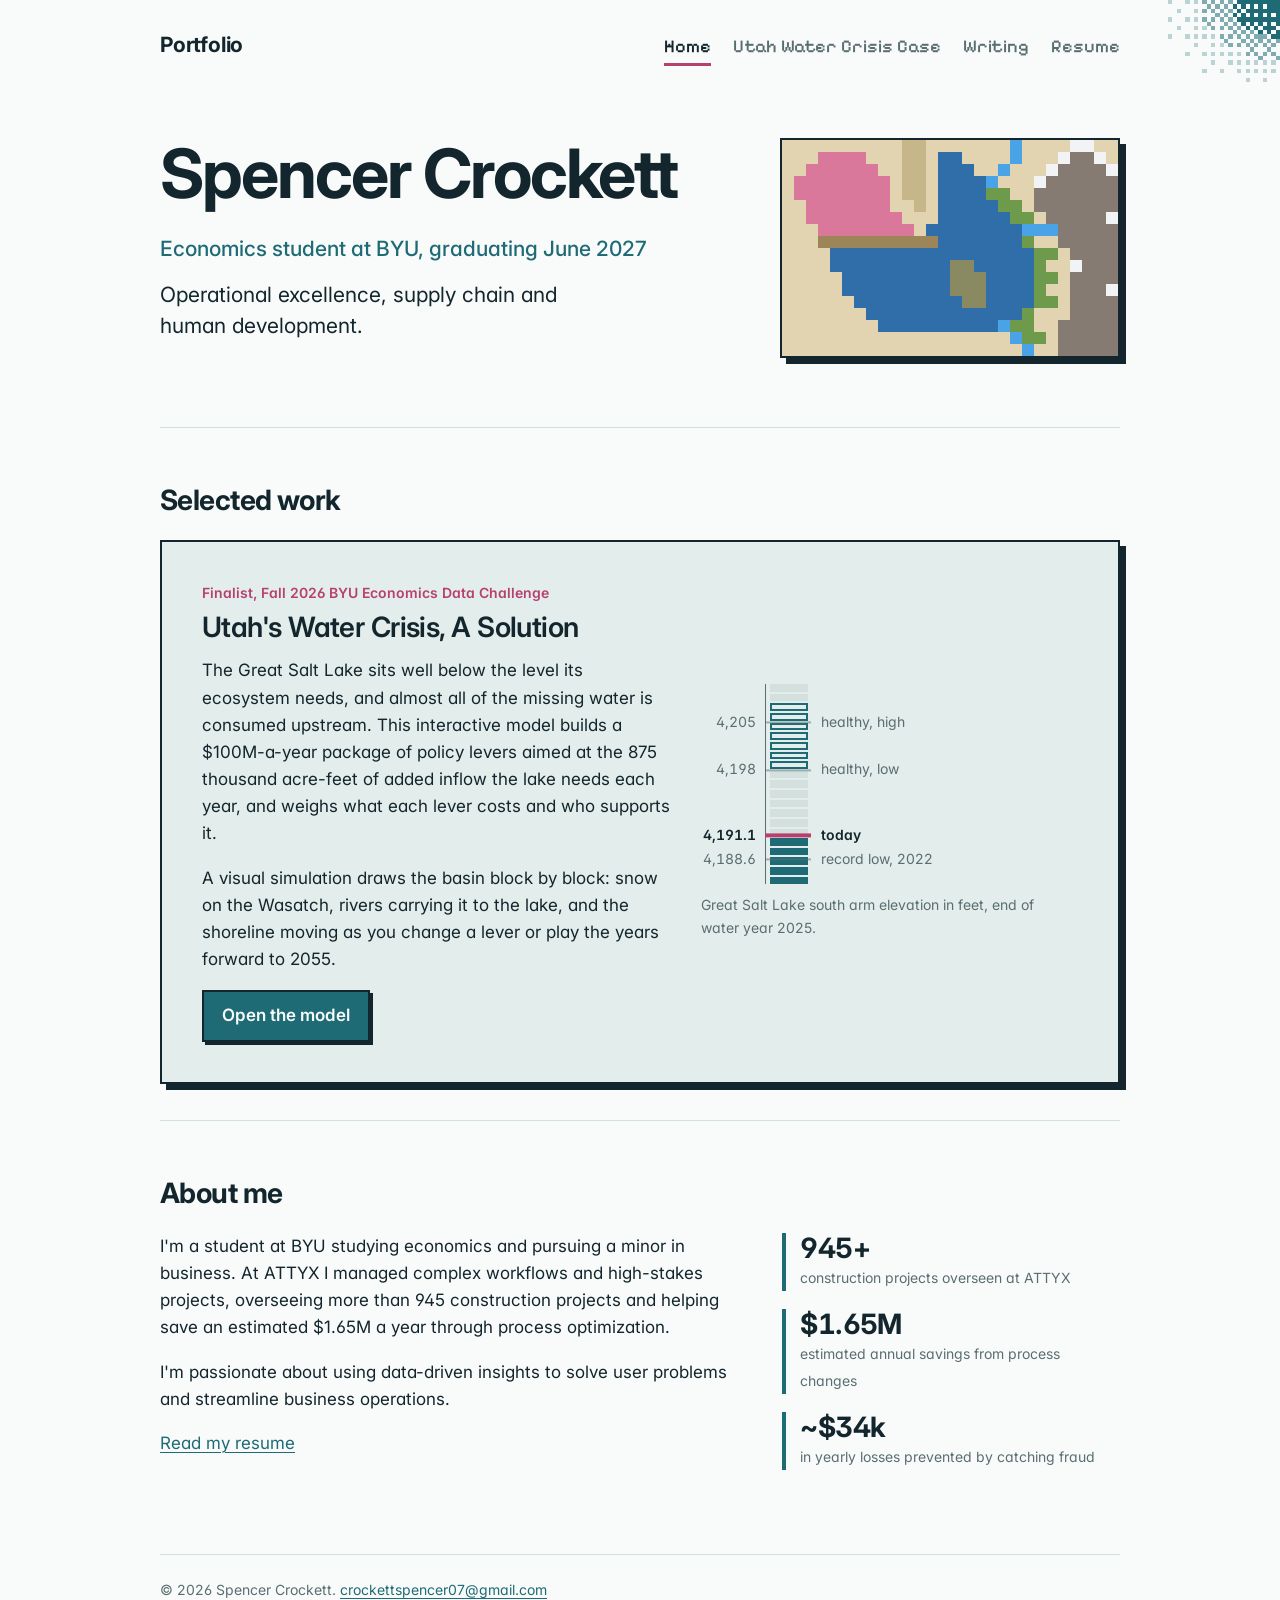
==== index.html @ ba390d77 "Add files via upload" ====
<!DOCTYPE html>
<html lang="en">
<head>
    <meta charset="UTF-8">
    <meta name="viewport" content="width=device-width, initial-scale=1.0">
    <title>Spencer Crockett | Portfolio</title>
    <meta name="description" content="Spencer Crockett, economics student at BYU focused on operational excellence, supply chain and human development.">
    <link rel="preconnect" href="https://fonts.googleapis.com">
    <link rel="preconnect" href="https://fonts.gstatic.com" crossorigin>
    <link href="https://fonts.googleapis.com/css2?family=Inter:wght@400;500;600;700&family=Pixelify+Sans:wght@500;600&display=swap" rel="stylesheet">
    <link rel="stylesheet" href="styles/styles.css">
</head>
<body>
<svg class="pixel-fade" viewBox="0 0 26 20" shape-rendering="crispEdges" aria-hidden="true" focusable="false"><rect class="c" x="0" y="0" width="1" height="1"/><rect class="c" x="4" y="0" width="1" height="1"/><rect class="c" x="6" y="0" width="1" height="1"/><rect class="b" x="8" y="0" width="1" height="1"/><rect class="b" x="10" y="0" width="1" height="1"/><rect class="b" x="12" y="0" width="1" height="1"/><rect class="b" x="14" y="0" width="1" height="1"/><rect class="a" x="16" y="0" width="1" height="1"/><rect class="a" x="17" y="0" width="1" height="1"/><rect class="a" x="18" y="0" width="1" height="1"/><rect class="a" x="19" y="0" width="1" height="1"/><rect class="a" x="20" y="0" width="1" height="1"/><rect class="a" x="21" y="0" width="1" height="1"/><rect class="a" x="22" y="0" width="1" height="1"/><rect class="a" x="23" y="0" width="1" height="1"/><rect class="a" x="24" y="0" width="1" height="1"/><rect class="a" x="25" y="0" width="1" height="1"/><rect class="b" x="9" y="1" width="1" height="1"/><rect class="b" x="11" y="1" width="1" height="1"/><rect class="b" x="13" y="1" width="1" height="1"/><rect class="a" x="15" y="1" width="1" height="1"/><rect class="a" x="17" y="1" width="1" height="1"/><rect class="a" x="19" y="1" width="1" height="1"/><rect class="a" x="21" y="1" width="1" height="1"/><rect class="a" x="23" y="1" width="1" height="1"/><rect class="a" x="24" y="1" width="1" height="1"/><rect class="a" x="25" y="1" width="1" height="1"/><rect class="c" x="2" y="2" width="1" height="1"/><rect class="c" x="6" y="2" width="1" height="1"/><rect class="b" x="8" y="2" width="1" height="1"/><rect class="b" x="10" y="2" width="1" height="1"/><rect class="b" x="12" y="2" width="1" height="1"/><rect class="b" x="14" y="2" width="1" height="1"/><rect class="a" x="16" y="2" width="1" height="1"/><rect class="a" x="18" y="2" width="1" height="1"/><rect class="a" x="19" y="2" width="1" height="1"/><rect class="a" x="20" y="2" width="1" height="1"/><rect class="a" x="21" y="2" width="1" height="1"/><rect class="a" x="22" y="2" width="1" height="1"/><rect class="a" x="23" y="2" width="1" height="1"/><rect class="a" x="24" y="2" width="1" height="1"/><rect class="a" x="25" y="2" width="1" height="1"/><rect class="b" x="11" y="3" width="1" height="1"/><rect class="b" x="13" y="3" width="1" height="1"/><rect class="a" x="15" y="3" width="1" height="1"/><rect class="a" x="17" y="3" width="1" height="1"/><rect class="a" x="19" y="3" width="1" height="1"/><rect class="a" x="21" y="3" width="1" height="1"/><rect class="a" x="23" y="3" width="1" height="1"/><rect class="a" x="25" y="3" width="1" height="1"/><rect class="c" x="0" y="4" width="1" height="1"/><rect class="c" x="4" y="4" width="1" height="1"/><rect class="c" x="6" y="4" width="1" height="1"/><rect class="b" x="8" y="4" width="1" height="1"/><rect class="b" x="10" y="4" width="1" height="1"/><rect class="b" x="12" y="4" width="1" height="1"/><rect class="b" x="14" y="4" width="1" height="1"/><rect class="a" x="16" y="4" width="1" height="1"/><rect class="a" x="17" y="4" width="1" height="1"/><rect class="a" x="18" y="4" width="1" height="1"/><rect class="a" x="19" y="4" width="1" height="1"/><rect class="a" x="20" y="4" width="1" height="1"/><rect class="a" x="21" y="4" width="1" height="1"/><rect class="a" x="22" y="4" width="1" height="1"/><rect class="a" x="23" y="4" width="1" height="1"/><rect class="a" x="24" y="4" width="1" height="1"/><rect class="a" x="25" y="4" width="1" height="1"/><rect class="b" x="9" y="5" width="1" height="1"/><rect class="b" x="13" y="5" width="1" height="1"/><rect class="b" x="15" y="5" width="1" height="1"/><rect class="a" x="17" y="5" width="1" height="1"/><rect class="a" x="19" y="5" width="1" height="1"/><rect class="a" x="21" y="5" width="1" height="1"/><rect class="a" x="23" y="5" width="1" height="1"/><rect class="a" x="25" y="5" width="1" height="1"/><rect class="c" x="2" y="6" width="1" height="1"/><rect class="c" x="6" y="6" width="1" height="1"/><rect class="c" x="8" y="6" width="1" height="1"/><rect class="b" x="10" y="6" width="1" height="1"/><rect class="b" x="12" y="6" width="1" height="1"/><rect class="b" x="14" y="6" width="1" height="1"/><rect class="b" x="16" y="6" width="1" height="1"/><rect class="a" x="18" y="6" width="1" height="1"/><rect class="a" x="20" y="6" width="1" height="1"/><rect class="a" x="22" y="6" width="1" height="1"/><rect class="a" x="23" y="6" width="1" height="1"/><rect class="a" x="24" y="6" width="1" height="1"/><rect class="b" x="15" y="7" width="1" height="1"/><rect class="b" x="17" y="7" width="1" height="1"/><rect class="b" x="19" y="7" width="1" height="1"/><rect class="a" x="21" y="7" width="1" height="1"/><rect class="a" x="23" y="7" width="1" height="1"/><rect class="a" x="25" y="7" width="1" height="1"/><rect class="c" x="0" y="8" width="1" height="1"/><rect class="c" x="4" y="8" width="1" height="1"/><rect class="c" x="6" y="8" width="1" height="1"/><rect class="c" x="8" y="8" width="1" height="1"/><rect class="c" x="10" y="8" width="1" height="1"/><rect class="b" x="12" y="8" width="1" height="1"/><rect class="b" x="14" y="8" width="1" height="1"/><rect class="b" x="16" y="8" width="1" height="1"/><rect class="b" x="18" y="8" width="1" height="1"/><rect class="b" x="20" y="8" width="1" height="1"/><rect class="b" x="21" y="8" width="1" height="1"/><rect class="b" x="22" y="8" width="1" height="1"/><rect class="a" x="24" y="8" width="1" height="1"/><rect class="a" x="25" y="8" width="1" height="1"/><rect class="b" x="13" y="9" width="1" height="1"/><rect class="b" x="17" y="9" width="1" height="1"/><rect class="b" x="19" y="9" width="1" height="1"/><rect class="b" x="21" y="9" width="1" height="1"/><rect class="b" x="23" y="9" width="1" height="1"/><rect class="b" x="25" y="9" width="1" height="1"/><rect class="c" x="6" y="10" width="1" height="1"/><rect class="c" x="10" y="10" width="1" height="1"/><rect class="c" x="12" y="10" width="1" height="1"/><rect class="b" x="14" y="10" width="1" height="1"/><rect class="b" x="16" y="10" width="1" height="1"/><rect class="b" x="18" y="10" width="1" height="1"/><rect class="b" x="20" y="10" width="1" height="1"/><rect class="b" x="22" y="10" width="1" height="1"/><rect class="b" x="24" y="10" width="1" height="1"/><rect class="b" x="19" y="11" width="1" height="1"/><rect class="b" x="23" y="11" width="1" height="1"/><rect class="c" x="4" y="12" width="1" height="1"/><rect class="c" x="8" y="12" width="1" height="1"/><rect class="c" x="10" y="12" width="1" height="1"/><rect class="c" x="12" y="12" width="1" height="1"/><rect class="c" x="14" y="12" width="1" height="1"/><rect class="c" x="16" y="12" width="1" height="1"/><rect class="b" x="18" y="12" width="1" height="1"/><rect class="b" x="20" y="12" width="1" height="1"/><rect class="b" x="22" y="12" width="1" height="1"/><rect class="b" x="24" y="12" width="1" height="1"/><rect class="b" x="21" y="13" width="1" height="1"/><rect class="b" x="25" y="13" width="1" height="1"/><rect class="c" x="10" y="14" width="1" height="1"/><rect class="c" x="14" y="14" width="1" height="1"/><rect class="c" x="16" y="14" width="1" height="1"/><rect class="c" x="18" y="14" width="1" height="1"/><rect class="c" x="20" y="14" width="1" height="1"/><rect class="c" x="22" y="14" width="1" height="1"/><rect class="c" x="24" y="14" width="1" height="1"/><rect class="c" x="8" y="16" width="1" height="1"/><rect class="c" x="12" y="16" width="1" height="1"/><rect class="c" x="16" y="16" width="1" height="1"/><rect class="c" x="18" y="16" width="1" height="1"/><rect class="c" x="20" y="16" width="1" height="1"/><rect class="c" x="22" y="16" width="1" height="1"/><rect class="c" x="24" y="16" width="1" height="1"/><rect class="c" x="18" y="18" width="1" height="1"/><rect class="c" x="22" y="18" width="1" height="1"/></svg>

<header class="site-header">
    <a class="site-name" href="index.html">Portfolio</a>
    <nav class="site-nav" aria-label="Main">
        <a href="index.html" aria-current="page">Home</a>
        <a href="html/water-model.html">Utah Water Crisis Case</a>
        <a href="html/writing.html">Writing</a>
        <a href="html/resume.html">Resume</a>
    </nav>
</header>

<main>
    <section class="intro">
        <div>
            <h1>Spencer Crockett</h1>
            <p class="role">Economics student at BYU, graduating June 2027</p>
            <p class="lede">Operational excellence, supply chain and human development.</p>
        </div>
        <svg class="pixel-map" viewBox="0 0 28 18" shape-rendering="crispEdges" role="img" aria-label="Pixel-art map of the Great Salt Lake: the pink north arm, the blue south arm, Antelope Island, the rivers and the Wasatch range"><rect x="0" y="0" width="10" height="1" fill="#e2d4b0"/><rect x="10" y="0" width="2" height="1" fill="#c7b68a"/><rect x="12" y="0" width="7" height="1" fill="#e2d4b0"/><rect x="19" y="0" width="1" height="1" fill="#4aa3e6"/><rect x="20" y="0" width="4" height="1" fill="#e2d4b0"/><rect x="24" y="0" width="2" height="1" fill="#f1f3f5"/><rect x="26" y="0" width="2" height="1" fill="#e2d4b0"/><rect x="0" y="1" width="3" height="1" fill="#e2d4b0"/><rect x="3" y="1" width="4" height="1" fill="#d9789b"/><rect x="7" y="1" width="3" height="1" fill="#e2d4b0"/><rect x="10" y="1" width="2" height="1" fill="#c7b68a"/><rect x="12" y="1" width="1" height="1" fill="#e2d4b0"/><rect x="13" y="1" width="2" height="1" fill="#2f6ea8"/><rect x="15" y="1" width="4" height="1" fill="#e2d4b0"/><rect x="19" y="1" width="1" height="1" fill="#4aa3e6"/><rect x="20" y="1" width="3" height="1" fill="#e2d4b0"/><rect x="23" y="1" width="1" height="1" fill="#f1f3f5"/><rect x="24" y="1" width="2" height="1" fill="#857b72"/><rect x="26" y="1" width="1" height="1" fill="#f1f3f5"/><rect x="27" y="1" width="1" height="1" fill="#e2d4b0"/><rect x="0" y="2" width="2" height="1" fill="#e2d4b0"/><rect x="2" y="2" width="6" height="1" fill="#d9789b"/><rect x="8" y="2" width="2" height="1" fill="#e2d4b0"/><rect x="10" y="2" width="2" height="1" fill="#c7b68a"/><rect x="12" y="2" width="1" height="1" fill="#e2d4b0"/><rect x="13" y="2" width="3" height="1" fill="#2f6ea8"/><rect x="16" y="2" width="2" height="1" fill="#e2d4b0"/><rect x="18" y="2" width="1" height="1" fill="#4aa3e6"/><rect x="19" y="2" width="3" height="1" fill="#e2d4b0"/><rect x="22" y="2" width="1" height="1" fill="#f1f3f5"/><rect x="23" y="2" width="4" height="1" fill="#857b72"/><rect x="27" y="2" width="1" height="1" fill="#f1f3f5"/><rect x="0" y="3" width="1" height="1" fill="#e2d4b0"/><rect x="1" y="3" width="8" height="1" fill="#d9789b"/><rect x="9" y="3" width="1" height="1" fill="#e2d4b0"/><rect x="10" y="3" width="2" height="1" fill="#c7b68a"/><rect x="12" y="3" width="1" height="1" fill="#e2d4b0"/><rect x="13" y="3" width="4" height="1" fill="#2f6ea8"/><rect x="17" y="3" width="1" height="1" fill="#4aa3e6"/><rect x="18" y="3" width="3" height="1" fill="#e2d4b0"/><rect x="21" y="3" width="1" height="1" fill="#f1f3f5"/><rect x="22" y="3" width="6" height="1" fill="#857b72"/><rect x="0" y="4" width="1" height="1" fill="#e2d4b0"/><rect x="1" y="4" width="8" height="1" fill="#d9789b"/><rect x="9" y="4" width="1" height="1" fill="#e2d4b0"/><rect x="10" y="4" width="2" height="1" fill="#c7b68a"/><rect x="12" y="4" width="1" height="1" fill="#e2d4b0"/><rect x="13" y="4" width="4" height="1" fill="#2f6ea8"/><rect x="17" y="4" width="2" height="1" fill="#6e9a4c"/><rect x="19" y="4" width="2" height="1" fill="#e2d4b0"/><rect x="21" y="4" width="7" height="1" fill="#857b72"/><rect x="0" y="5" width="2" height="1" fill="#e2d4b0"/><rect x="2" y="5" width="7" height="1" fill="#d9789b"/><rect x="9" y="5" width="2" height="1" fill="#e2d4b0"/><rect x="11" y="5" width="1" height="1" fill="#c7b68a"/><rect x="12" y="5" width="1" height="1" fill="#e2d4b0"/><rect x="13" y="5" width="5" height="1" fill="#2f6ea8"/><rect x="18" y="5" width="2" height="1" fill="#6e9a4c"/><rect x="20" y="5" width="1" height="1" fill="#e2d4b0"/><rect x="21" y="5" width="7" height="1" fill="#857b72"/><rect x="0" y="6" width="2" height="1" fill="#e2d4b0"/><rect x="2" y="6" width="8" height="1" fill="#d9789b"/><rect x="10" y="6" width="3" height="1" fill="#e2d4b0"/><rect x="13" y="6" width="6" height="1" fill="#2f6ea8"/><rect x="19" y="6" width="2" height="1" fill="#6e9a4c"/><rect x="21" y="6" width="1" height="1" fill="#e2d4b0"/><rect x="22" y="6" width="5" height="1" fill="#857b72"/><rect x="27" y="6" width="1" height="1" fill="#f1f3f5"/><rect x="0" y="7" width="3" height="1" fill="#e2d4b0"/><rect x="3" y="7" width="8" height="1" fill="#d9789b"/><rect x="11" y="7" width="1" height="1" fill="#e2d4b0"/><rect x="12" y="7" width="8" height="1" fill="#2f6ea8"/><rect x="20" y="7" width="3" height="1" fill="#4aa3e6"/><rect x="23" y="7" width="5" height="1" fill="#857b72"/><rect x="0" y="8" width="3" height="1" fill="#e2d4b0"/><rect x="3" y="8" width="10" height="1" fill="#9c8559"/><rect x="13" y="8" width="7" height="1" fill="#2f6ea8"/><rect x="20" y="8" width="1" height="1" fill="#6e9a4c"/><rect x="21" y="8" width="2" height="1" fill="#e2d4b0"/><rect x="23" y="8" width="5" height="1" fill="#857b72"/><rect x="0" y="9" width="4" height="1" fill="#e2d4b0"/><rect x="4" y="9" width="17" height="1" fill="#2f6ea8"/><rect x="21" y="9" width="2" height="1" fill="#6e9a4c"/><rect x="23" y="9" width="1" height="1" fill="#e2d4b0"/><rect x="24" y="9" width="4" height="1" fill="#857b72"/><rect x="0" y="10" width="4" height="1" fill="#e2d4b0"/><rect x="4" y="10" width="10" height="1" fill="#2f6ea8"/><rect x="14" y="10" width="2" height="1" fill="#8a8a62"/><rect x="16" y="10" width="5" height="1" fill="#2f6ea8"/><rect x="21" y="10" width="1" height="1" fill="#6e9a4c"/><rect x="22" y="10" width="2" height="1" fill="#e2d4b0"/><rect x="24" y="10" width="1" height="1" fill="#f1f3f5"/><rect x="25" y="10" width="3" height="1" fill="#857b72"/><rect x="0" y="11" width="5" height="1" fill="#e2d4b0"/><rect x="5" y="11" width="9" height="1" fill="#2f6ea8"/><rect x="14" y="11" width="3" height="1" fill="#8a8a62"/><rect x="17" y="11" width="4" height="1" fill="#2f6ea8"/><rect x="21" y="11" width="2" height="1" fill="#6e9a4c"/><rect x="23" y="11" width="1" height="1" fill="#e2d4b0"/><rect x="24" y="11" width="4" height="1" fill="#857b72"/><rect x="0" y="12" width="5" height="1" fill="#e2d4b0"/><rect x="5" y="12" width="9" height="1" fill="#2f6ea8"/><rect x="14" y="12" width="3" height="1" fill="#8a8a62"/><rect x="17" y="12" width="4" height="1" fill="#2f6ea8"/><rect x="21" y="12" width="1" height="1" fill="#6e9a4c"/><rect x="22" y="12" width="2" height="1" fill="#e2d4b0"/><rect x="24" y="12" width="3" height="1" fill="#857b72"/><rect x="27" y="12" width="1" height="1" fill="#f1f3f5"/><rect x="0" y="13" width="6" height="1" fill="#e2d4b0"/><rect x="6" y="13" width="9" height="1" fill="#2f6ea8"/><rect x="15" y="13" width="2" height="1" fill="#8a8a62"/><rect x="17" y="13" width="4" height="1" fill="#2f6ea8"/><rect x="21" y="13" width="2" height="1" fill="#6e9a4c"/><rect x="23" y="13" width="1" height="1" fill="#e2d4b0"/><rect x="24" y="13" width="4" height="1" fill="#857b72"/><rect x="0" y="14" width="7" height="1" fill="#e2d4b0"/><rect x="7" y="14" width="13" height="1" fill="#2f6ea8"/><rect x="20" y="14" width="1" height="1" fill="#6e9a4c"/><rect x="21" y="14" width="3" height="1" fill="#e2d4b0"/><rect x="24" y="14" width="4" height="1" fill="#857b72"/><rect x="0" y="15" width="8" height="1" fill="#e2d4b0"/><rect x="8" y="15" width="10" height="1" fill="#2f6ea8"/><rect x="18" y="15" width="1" height="1" fill="#4aa3e6"/><rect x="19" y="15" width="2" height="1" fill="#6e9a4c"/><rect x="21" y="15" width="2" height="1" fill="#e2d4b0"/><rect x="23" y="15" width="5" height="1" fill="#857b72"/><rect x="0" y="16" width="19" height="1" fill="#e2d4b0"/><rect x="19" y="16" width="1" height="1" fill="#4aa3e6"/><rect x="20" y="16" width="2" height="1" fill="#6e9a4c"/><rect x="22" y="16" width="1" height="1" fill="#e2d4b0"/><rect x="23" y="16" width="5" height="1" fill="#857b72"/><rect x="0" y="17" width="20" height="1" fill="#e2d4b0"/><rect x="20" y="17" width="1" height="1" fill="#4aa3e6"/><rect x="21" y="17" width="2" height="1" fill="#e2d4b0"/><rect x="23" y="17" width="5" height="1" fill="#857b72"/></svg>
    </section>

    <section class="section" id="work">
        <h2>Selected work</h2>

        <article class="feature">
            <div>
                <p class="award">Finalist, Fall 2026 BYU Economics Data Challenge</p>
                <h3>Utah's Water Crisis, A Solution</h3>
                <p>The Great Salt Lake sits well below the level its ecosystem needs, and almost all of the missing water is consumed upstream. This interactive model builds a $100M-a-year package of policy levers aimed at the 875 thousand acre-feet of added inflow the lake needs each year, and weighs what each lever costs and who supports it.</p>
                <p>A visual simulation draws the basin block by block: snow on the Wasatch, rivers carrying it to the lake, and the shoreline moving as you change a lever or play the years forward to 2055.</p>
                <a class="open" href="html/water-model.html">Open the model</a>
            </div>
            <figure class="gauge" aria-label="Great Salt Lake south arm elevation: 4,191.1 feet at the end of water year 2025, against a healthy range of 4,198 to 4,205 feet and a record low of 4,188.6 feet.">
                <div class="gauge-track" aria-hidden="true">
                    <div class="gauge-blocks"><span class="water"></span><span class="water"></span><span class="water"></span><span class="water"></span><span class="water"></span><span></span><span></span><span></span><span></span><span></span><span></span><span></span><span class="healthy"></span><span class="healthy"></span><span class="healthy"></span><span class="healthy"></span><span class="healthy"></span><span class="healthy"></span><span class="healthy"></span><span></span><span></span></div>
                    <div class="gauge-mark" style="bottom:80.95%"><span class="ft">4,205</span><span class="tick"></span><span class="lbl">healthy, high</span></div>
                    <div class="gauge-mark" style="bottom:57.14%"><span class="ft">4,198</span><span class="tick"></span><span class="lbl">healthy, low</span></div>
                    <div class="gauge-mark now" style="bottom:24.29%"><span class="ft">4,191.1</span><span class="tick"></span><span class="lbl">today</span></div>
                    <div class="gauge-mark" style="bottom:12.38%"><span class="ft">4,188.6</span><span class="tick"></span><span class="lbl">record low, 2022</span></div>
                </div>
                <figcaption>Great Salt Lake south arm elevation in feet, end of water year 2025.</figcaption>
            </figure>
        </article>

    </section>

    <section class="section" id="about">
        <h2>About me</h2>
        <div class="about">
            <div>
                <p>I'm a student at BYU studying economics and pursuing a minor in business. At ATTYX I managed complex workflows and high-stakes projects, overseeing more than 945 construction projects and helping save an estimated $1.65M a year through process optimization.</p>
                <p>I'm passionate about using data-driven insights to solve user problems and streamline business operations.</p>
                <p><a href="html/resume.html">Read my resume</a></p>
            </div>
            <ul class="facts">
                <li><strong>945+</strong><span>construction projects overseen at ATTYX</span></li>
                <li><strong>$1.65M</strong><span>estimated annual savings from process changes</span></li>
                <li><strong>~$34k</strong><span>in yearly losses prevented by catching fraud</span></li>
            </ul>
        </div>
    </section>
</main>

<footer class="site-footer">
    <p>© 2026 Spencer Crockett. <a href="mailto:crockettspencer07@gmail.com">crockettspencer07@gmail.com</a></p>
</footer>

</body>
</html>
---- styles/styles.css ----
/* Spencer Crockett, portfolio
   Palette from the Great Salt Lake: salt flats, basin water, the pink north arm.
   8-bit accents: a pixel face for the name, square corners, hard shadows on what you click. */

:root {
  --salt: #f9fbfa;
  --ink: #13262d;
  --lake: #1e6b76;
  --lake-deep: #154f58;
  --brine: #e3edeb;
  --slate: #5a6e72;
  --line: #d3e0de;
  --north-arm: #b8406f;
  --surface: #ffffff;
  --shadow: #13262d;
  --block-empty: #d3e0de;

  --font-pixel: "Pixelify Sans", "Courier New", monospace;
  --font-display: "Inter", system-ui, -apple-system, "Segoe UI", sans-serif;
  --font-body: "Inter", system-ui, -apple-system, "Segoe UI", sans-serif;

  --step--1: 0.875rem;
  --step-0: 1.0625rem;
  --step-1: 1.3125rem;
  --step-2: 1.75rem;
  --step-3: clamp(2.5rem, 7vw, 4.25rem);

  --measure: 66ch;
  --page: 1040px;
  --gutter: clamp(16px, 4vw, 40px);
}

@media (prefers-color-scheme: dark) {
  :root {
    --salt: #0f1d22;
    --ink: #e6efed;
    --lake: #6cbac4;
    --lake-deep: #8fcdd5;
    --brine: #172b31;
    --slate: #9db0b3;
    --line: #26414a;
    --north-arm: #e77ba3;
    --surface: #132429;
    --shadow: #4f9aa5;
    --block-empty: #26414a;
  }
}

*, *::before, *::after { box-sizing: border-box; }

html { -webkit-text-size-adjust: 100%; }

body {
  margin: 0;
  background: var(--salt);
  color: var(--ink);
  font-family: var(--font-body);
  font-size: var(--step-0);
  line-height: 1.6;
  font-feature-settings: "cv11", "ss01";
}

img { max-width: 100%; height: auto; display: block; }

a { color: var(--lake); text-underline-offset: 0.2em; text-decoration-thickness: 1px; }
a:hover { color: var(--lake-deep); text-decoration-thickness: 2px; }
:focus-visible { outline: 2px solid var(--north-arm); outline-offset: 3px; }

h1, h2, h3 {
  font-family: var(--font-display);
  line-height: 1.15;
  letter-spacing: -0.02em;
  margin: 0 0 0.5em;
  text-wrap: balance;
}
h1 { font-size: var(--step-3); font-weight: 700; letter-spacing: -0.03em; }
h2 { font-size: var(--step-2); font-weight: 700; }
h3 { font-size: var(--step-1); font-weight: 600; }
p, ul, ol { margin: 0 0 1em; }
p, li { max-width: var(--measure); }

/* ---------- Page frame ---------- */

.site-header,
main,
.site-footer {
  max-width: var(--page);
  margin: 0 auto;
  padding-left: var(--gutter);
  padding-right: var(--gutter);
}

.site-header {
  display: flex;
  flex-wrap: wrap;
  align-items: baseline;
  justify-content: space-between;
  gap: 8px 24px;
  padding-top: 28px;
  padding-bottom: 28px;
}

.site-name {
  font-family: var(--font-display);
  font-weight: 700;
  font-size: var(--step-1);
  color: var(--ink);
  text-decoration: none;
  letter-spacing: -0.01em;
}
.site-name:hover { color: var(--ink); }

.site-nav { display: flex; flex-wrap: wrap; gap: 4px 22px; }
.site-nav a {
  font-family: var(--font-pixel);
  font-size: 1.125rem;
  color: var(--slate);
  text-decoration: none;
  font-weight: 500;
  padding: 2px 0;
  border-bottom: 3px solid transparent;
}
.site-nav a:hover { color: var(--ink); }
.site-nav a[aria-current="page"] { color: var(--ink); border-bottom-color: var(--north-arm); }

main { padding-bottom: 72px; }

/* Pixel fade in the page's empty top-right corner, shown only where the margin is wide enough */
body { position: relative; }
.site-header, main, .site-footer { position: relative; z-index: 1; }
.pixel-fade {
  position: absolute;
  top: 0;
  right: 0;
  width: min(208px, calc((100vw - var(--page)) / 2 - 8px));
  aspect-ratio: 26 / 20;
  height: auto;
  pointer-events: none;
  display: none;
}
.pixel-fade .a { fill: var(--lake); }
.pixel-fade .b { fill: var(--lake); opacity: 0.55; }
.pixel-fade .c { fill: var(--lake); opacity: 0.28; }
@media (min-width: 1240px) { .pixel-fade { display: block; } }

.section { padding: 56px 0 8px; border-top: 1px solid var(--line); }
.section:first-of-type { border-top: 0; }
.section > h2 { margin-bottom: 24px; }

.site-footer {
  padding-bottom: 40px;
  color: var(--slate);
  font-size: var(--step--1);
}
.site-footer p { margin: 0; max-width: none; padding-top: 24px; border-top: 1px solid var(--line); }

/* ---------- Home ---------- */

.intro {
  padding: 40px 0 64px;
  display: grid;
  gap: 32px 48px;
  align-items: center;
}
@media (min-width: 820px) { .intro { grid-template-columns: minmax(0, 1fr) minmax(0, 340px); } }
.intro h1 { margin-bottom: 0.3em; }
.pixel-map {
  display: block;
  width: 100%;
  max-width: 340px;
  height: auto;
  image-rendering: pixelated;
  border: 2px solid var(--shadow);
  box-shadow: 6px 6px 0 var(--shadow);
}
.intro .role { font-size: var(--step-1); color: var(--lake); font-weight: 500; margin-bottom: 0.6em; }
.intro .lede { font-size: var(--step-1); line-height: 1.5; max-width: 34ch; }

@media (max-width: 819px) { .pixel-map { max-width: 240px; } }

.about { display: grid; gap: 8px 48px; grid-template-columns: 1fr; }
.about .facts { list-style: none; padding: 0; margin: 0; display: grid; gap: 18px; align-content: start; }
.about .facts li { border-left: 4px solid var(--lake); padding-left: 14px; }
.about .facts strong {
  display: block;
  font-family: var(--font-display);
  font-weight: 700;
  font-size: var(--step-2);
  line-height: 1.1;
  letter-spacing: -0.02em;
  font-variant-numeric: tabular-nums;
}
.about .facts span { color: var(--slate); font-size: var(--step--1); }
@media (min-width: 760px) { .about { grid-template-columns: minmax(0, 1.7fr) minmax(0, 1fr); } }

/* Featured project */
.feature {
  display: grid;
  gap: 28px;
  background: var(--brine);
  border: 2px solid var(--shadow);
  box-shadow: 6px 6px 0 var(--shadow);
  padding: clamp(22px, 4vw, 40px);
  margin-bottom: 28px;
}
.feature h3 { font-size: var(--step-2); }
.feature p { max-width: 52ch; }
.feature .open {
  display: inline-block;
  background: var(--lake);
  color: var(--salt);
  text-decoration: none;
  font-weight: 600;
  padding: 10px 18px;
  border: 2px solid var(--shadow);
  box-shadow: 3px 3px 0 var(--shadow);
}
.feature .open:hover { background: var(--lake-deep); color: var(--salt); }
.feature .open:active { transform: translate(3px, 3px); box-shadow: 0 0 0 var(--shadow); }
@media (min-width: 820px) { .feature { grid-template-columns: minmax(0, 1.25fr) minmax(0, 1fr); align-items: center; } }

/* Lake-level gauge (scale 4,186 to 4,207 ft) */
.gauge { margin: 0; }
.gauge figcaption { font-size: var(--step--1); color: var(--slate); margin-top: 10px; max-width: 40ch; }
.gauge-track {
  position: relative;
  height: 200px;
  max-width: 260px;
  border-left: 1px solid var(--slate);
  margin-left: 64px;
}
.gauge-blocks {
  position: absolute;
  left: 4px;
  top: 0;
  bottom: 0;
  width: 38px;
  display: flex;
  flex-direction: column-reverse;
  gap: 2px;
}
.gauge-blocks span { flex: 1; background: var(--block-empty); }
.gauge-blocks span.healthy { background: transparent; outline: 2px solid var(--lake); outline-offset: -2px; }
.gauge-blocks span.water { background: var(--lake); }
.gauge-mark {
  position: absolute;
  left: -64px;
  right: 0;
  display: flex;
  align-items: center;
  gap: 10px;
  transform: translateY(50%);
  font-size: var(--step--1);
  line-height: 1.2;
}
.gauge-mark .ft { width: 54px; text-align: right; font-variant-numeric: tabular-nums; color: var(--slate); }
.gauge-mark .tick { width: 46px; height: 2px; background: var(--slate); flex: none; margin-left: -1px; opacity: .5; }
.gauge-mark.now .tick { height: 4px; background: var(--north-arm); opacity: 1; }
.gauge-mark.now .ft, .gauge-mark.now .lbl { color: var(--ink); font-weight: 600; }
.gauge-mark .lbl { color: var(--slate); }

/* Other projects */
.projects { margin-bottom: 48px; display: grid; gap: 20px; grid-template-columns: repeat(auto-fit, minmax(min(100%, 300px), 1fr)); }
.project {
  border: 2px solid var(--line);
  background: var(--surface);
  padding: 22px 22px 18px;
  display: flex;
  flex-direction: column;
}
.project p { color: var(--slate); flex: 1; }
.project a { font-weight: 600; }

/* ---------- Resume ---------- */

.resume-head { padding: 32px 0 40px; }
.resume-head h1 { font-size: clamp(2.25rem, 6vw, 3.25rem); }
.resume-head p { color: var(--slate); margin: 0; }


.skills { display: grid; grid-template-columns: max-content 1fr; gap: 8px 24px; margin: 0; }
.skills dt { font-weight: 600; }
.skills dd { margin: 0; color: var(--slate); }
@media (max-width: 520px) { .skills { grid-template-columns: 1fr; } .skills dd { margin-bottom: 10px; } }


@media (prefers-reduced-motion: reduce) {
  .feature .open:active { transform: none; }
}

/* ---------- Resume entries ---------- */

.resume-head .contact { display: flex; flex-wrap: wrap; gap: 4px 20px; }
.entry { margin-bottom: 32px; }
.entry-head { display: flex; flex-wrap: wrap; justify-content: space-between; align-items: baseline; gap: 0 16px; }
.entry-head h3 { margin: 0; }
.entry-head p { margin: 0; max-width: none; }
.entry-head .when, .entry-head .where { color: var(--slate); font-size: var(--step--1); font-variant-numeric: tabular-nums; }
.entry-head.sub { margin: 2px 0 10px; font-weight: 500; }
.entry ul { padding-left: 1.2em; margin-top: 8px; }
.entry li { margin-bottom: 0.35em; }
.coursework { color: var(--slate); font-size: var(--step--1); }

.feature .award { font-weight: 600; color: var(--north-arm); font-size: var(--step--1); margin-bottom: 0.5em; }

/* ---------- Writing ---------- */

.page-head { padding: 32px 0 40px; }
.page-head h1 { font-size: clamp(2.25rem, 6vw, 3.25rem); }
.page-head p { color: var(--slate); margin: 0; }

.piece { border: 2px solid var(--shadow); box-shadow: 6px 6px 0 var(--shadow); background: var(--surface); padding: clamp(22px, 4vw, 40px); margin-bottom: 32px; }
.piece .kind { font-family: var(--font-pixel); font-size: var(--step-0); color: var(--north-arm); margin-bottom: 0.4em; }
.piece h2 { margin-bottom: 0.2em; }
.piece .piece-sub { color: var(--slate); font-size: var(--step-1); line-height: 1.4; margin-bottom: 1em; }
.piece .actions { display: flex; flex-wrap: wrap; align-items: center; gap: 12px 24px; margin: 24px 0 28px; }
.piece .actions a:not(.btn) { font-weight: 600; }
.btn {
  display: inline-block;
  background: var(--lake);
  color: var(--salt);
  text-decoration: none;
  font-weight: 600;
  padding: 10px 18px;
  border: 2px solid var(--shadow);
  box-shadow: 3px 3px 0 var(--shadow);
}
.btn:hover { background: var(--lake-deep); color: var(--salt); }
.btn:active { transform: translate(3px, 3px); box-shadow: 0 0 0 var(--shadow); }
.pdf-frame { border: 2px solid var(--line); background: var(--brine); height: min(85vh, 1100px); }
.pdf-frame iframe { width: 100%; height: 100%; border: 0; display: block; }
@media (max-width: 700px) { .pdf-frame { display: none; } }
@media (prefers-reduced-motion: reduce) { .btn:active { transform: none; } }
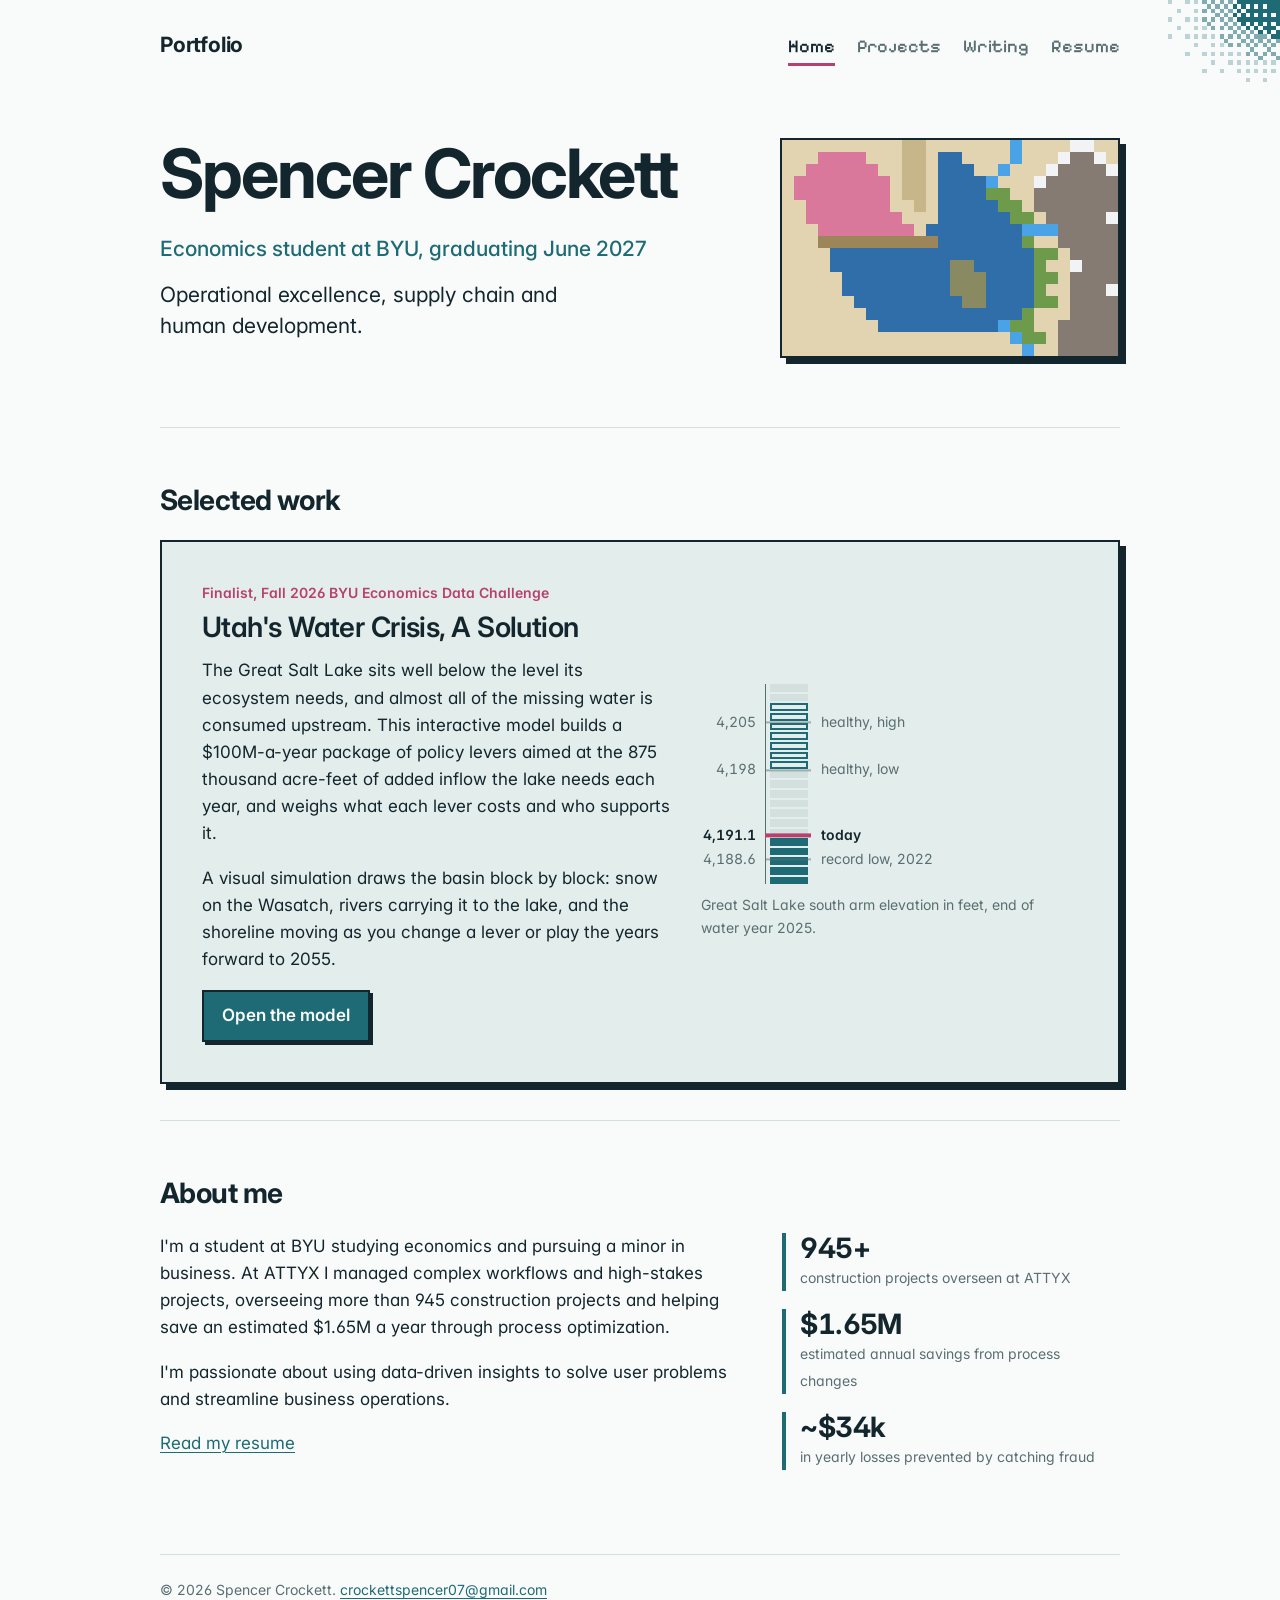
==== commit b19887da: "Add Projects page with the Utah Water Crisis Case Rename the Utah Water Crisis Case tab to Projects " ====
--- a/index.html
+++ b/index.html
@@ -17,7 +17,7 @@
     <a class="site-name" href="index.html">Portfolio</a>
     <nav class="site-nav" aria-label="Main">
         <a href="index.html" aria-current="page">Home</a>
-        <a href="html/water-model.html">Utah Water Crisis Case</a>
+        <a href="html/projects.html">Projects</a>
         <a href="html/writing.html">Writing</a>
         <a href="html/resume.html">Resume</a>
     </nav>
--- a/styles/styles.css
+++ b/styles/styles.css
@@ -331,3 +331,27 @@
 .pdf-frame iframe { width: 100%; height: 100%; border: 0; display: block; }
 @media (max-width: 700px) { .pdf-frame { display: none; } }
 @media (prefers-reduced-motion: reduce) { .btn:active { transform: none; } }
+
+
+/* ---------- Projects ---------- */
+
+.project-list { list-style: none; margin: 0; padding: 0; display: grid; gap: 28px; }
+.project-item {
+  position: relative;
+  max-width: none;
+  border: 2px solid var(--shadow);
+  box-shadow: 6px 6px 0 var(--shadow);
+  background: var(--surface);
+  padding: clamp(22px, 4vw, 36px);
+}
+.project-item .kind { font-family: var(--font-pixel); font-size: var(--step-0); color: var(--north-arm); margin-bottom: 0.4em; }
+.project-item h2 { margin-bottom: 0.4em; }
+.project-item h2 a { color: var(--ink); text-decoration: underline; text-decoration-color: var(--lake); text-decoration-thickness: 3px; text-underline-offset: 0.18em; }
+.project-item h2 a:hover { color: var(--lake); }
+/* the whole card opens the project; the title link carries the name for screen readers and keyboards */
+.project-item h2 a::after { content: ""; position: absolute; inset: 0; }
+.project-item:hover { box-shadow: 8px 8px 0 var(--shadow); transform: translate(-2px, -2px); }
+.project-item:has(a:focus-visible) { outline: 2px solid var(--north-arm); outline-offset: 4px; }
+.project-item h2 a:focus-visible { outline: none; }
+.project-summary { color: var(--slate); margin: 0; }
+@media (prefers-reduced-motion: reduce) { .project-item:hover { transform: none; } }
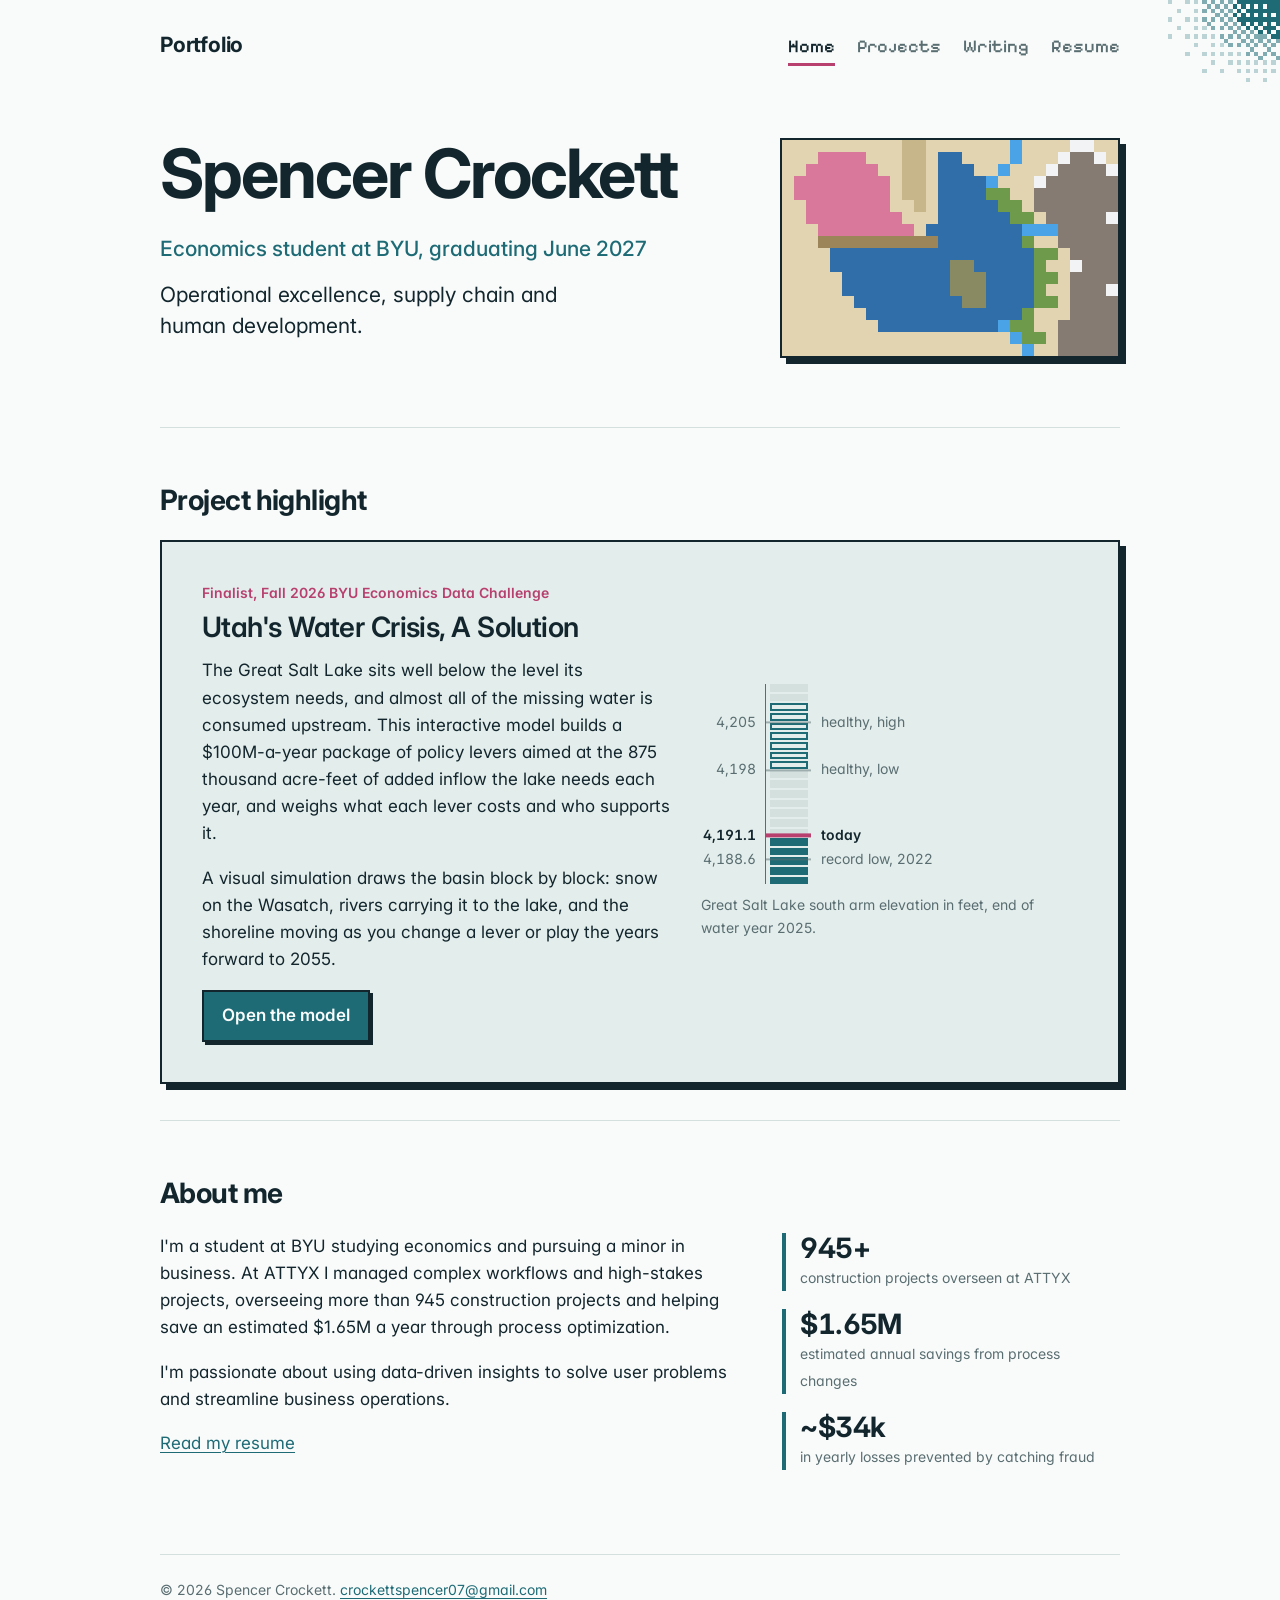
==== commit ae2824d3: "Rename the home page "Selected work" heading to "Project highlight" Co-Authored-By: Claude Opus 5.5 " ====
--- a/index.html
+++ b/index.html
@@ -34,7 +34,7 @@
     </section>
 
     <section class="section" id="work">
-        <h2>Selected work</h2>
+        <h2>Project highlight</h2>
 
         <article class="feature">
             <div>
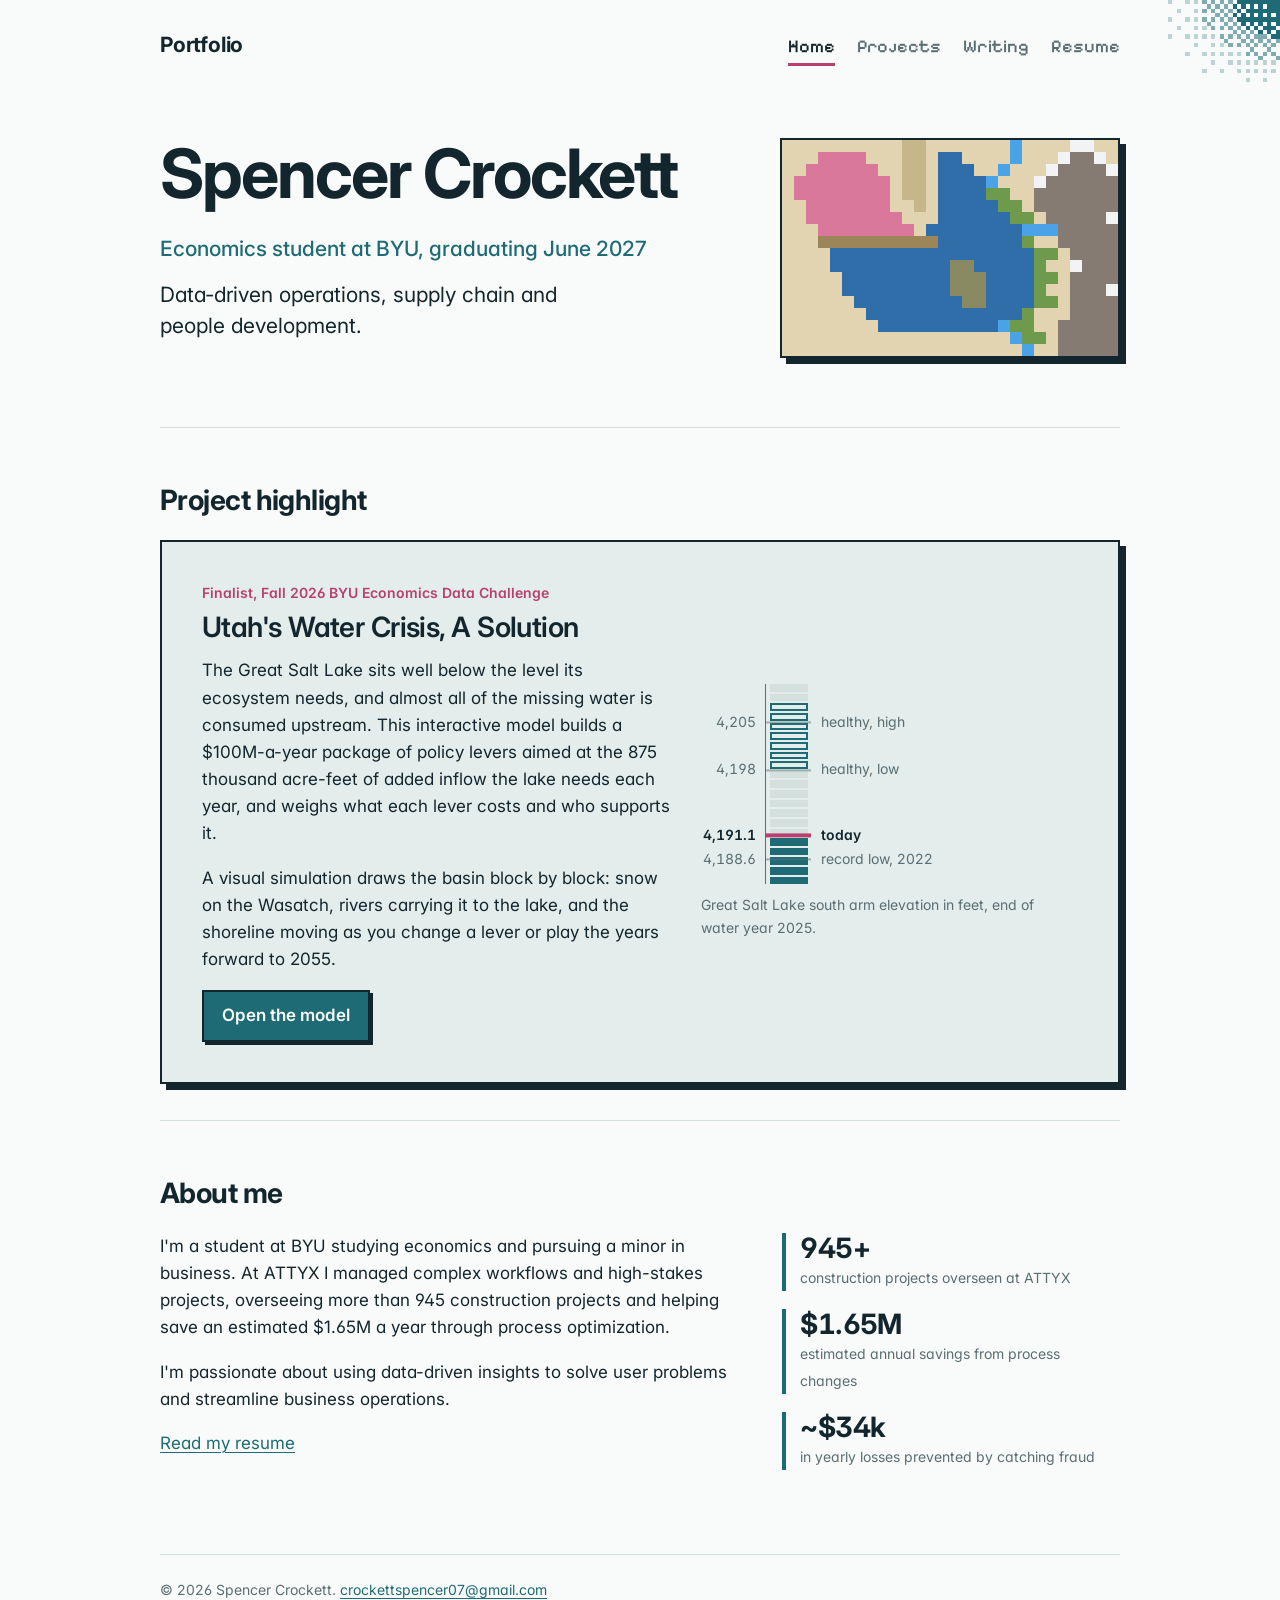
==== commit 38aac225: "Update home page tagline to "Data-driven operations, supply chain and people development." Also upda" ====
--- a/index.html
+++ b/index.html
@@ -4,7 +4,7 @@
     <meta charset="UTF-8">
     <meta name="viewport" content="width=device-width, initial-scale=1.0">
     <title>Spencer Crockett | Portfolio</title>
-    <meta name="description" content="Spencer Crockett, economics student at BYU focused on operational excellence, supply chain and human development.">
+    <meta name="description" content="Spencer Crockett, economics student at BYU focused on data-driven operations, supply chain and people development.">
     <link rel="preconnect" href="https://fonts.googleapis.com">
     <link rel="preconnect" href="https://fonts.gstatic.com" crossorigin>
     <link href="https://fonts.googleapis.com/css2?family=Inter:wght@400;500;600;700&family=Pixelify+Sans:wght@500;600&display=swap" rel="stylesheet">
@@ -28,7 +28,7 @@
         <div>
             <h1>Spencer Crockett</h1>
             <p class="role">Economics student at BYU, graduating June 2027</p>
-            <p class="lede">Operational excellence, supply chain and human development.</p>
+            <p class="lede">Data-driven operations, supply chain and people development.</p>
         </div>
         <svg class="pixel-map" viewBox="0 0 28 18" shape-rendering="crispEdges" role="img" aria-label="Pixel-art map of the Great Salt Lake: the pink north arm, the blue south arm, Antelope Island, the rivers and the Wasatch range"><rect x="0" y="0" width="10" height="1" fill="#e2d4b0"/><rect x="10" y="0" width="2" height="1" fill="#c7b68a"/><rect x="12" y="0" width="7" height="1" fill="#e2d4b0"/><rect x="19" y="0" width="1" height="1" fill="#4aa3e6"/><rect x="20" y="0" width="4" height="1" fill="#e2d4b0"/><rect x="24" y="0" width="2" height="1" fill="#f1f3f5"/><rect x="26" y="0" width="2" height="1" fill="#e2d4b0"/><rect x="0" y="1" width="3" height="1" fill="#e2d4b0"/><rect x="3" y="1" width="4" height="1" fill="#d9789b"/><rect x="7" y="1" width="3" height="1" fill="#e2d4b0"/><rect x="10" y="1" width="2" height="1" fill="#c7b68a"/><rect x="12" y="1" width="1" height="1" fill="#e2d4b0"/><rect x="13" y="1" width="2" height="1" fill="#2f6ea8"/><rect x="15" y="1" width="4" height="1" fill="#e2d4b0"/><rect x="19" y="1" width="1" height="1" fill="#4aa3e6"/><rect x="20" y="1" width="3" height="1" fill="#e2d4b0"/><rect x="23" y="1" width="1" height="1" fill="#f1f3f5"/><rect x="24" y="1" width="2" height="1" fill="#857b72"/><rect x="26" y="1" width="1" height="1" fill="#f1f3f5"/><rect x="27" y="1" width="1" height="1" fill="#e2d4b0"/><rect x="0" y="2" width="2" height="1" fill="#e2d4b0"/><rect x="2" y="2" width="6" height="1" fill="#d9789b"/><rect x="8" y="2" width="2" height="1" fill="#e2d4b0"/><rect x="10" y="2" width="2" height="1" fill="#c7b68a"/><rect x="12" y="2" width="1" height="1" fill="#e2d4b0"/><rect x="13" y="2" width="3" height="1" fill="#2f6ea8"/><rect x="16" y="2" width="2" height="1" fill="#e2d4b0"/><rect x="18" y="2" width="1" height="1" fill="#4aa3e6"/><rect x="19" y="2" width="3" height="1" fill="#e2d4b0"/><rect x="22" y="2" width="1" height="1" fill="#f1f3f5"/><rect x="23" y="2" width="4" height="1" fill="#857b72"/><rect x="27" y="2" width="1" height="1" fill="#f1f3f5"/><rect x="0" y="3" width="1" height="1" fill="#e2d4b0"/><rect x="1" y="3" width="8" height="1" fill="#d9789b"/><rect x="9" y="3" width="1" height="1" fill="#e2d4b0"/><rect x="10" y="3" width="2" height="1" fill="#c7b68a"/><rect x="12" y="3" width="1" height="1" fill="#e2d4b0"/><rect x="13" y="3" width="4" height="1" fill="#2f6ea8"/><rect x="17" y="3" width="1" height="1" fill="#4aa3e6"/><rect x="18" y="3" width="3" height="1" fill="#e2d4b0"/><rect x="21" y="3" width="1" height="1" fill="#f1f3f5"/><rect x="22" y="3" width="6" height="1" fill="#857b72"/><rect x="0" y="4" width="1" height="1" fill="#e2d4b0"/><rect x="1" y="4" width="8" height="1" fill="#d9789b"/><rect x="9" y="4" width="1" height="1" fill="#e2d4b0"/><rect x="10" y="4" width="2" height="1" fill="#c7b68a"/><rect x="12" y="4" width="1" height="1" fill="#e2d4b0"/><rect x="13" y="4" width="4" height="1" fill="#2f6ea8"/><rect x="17" y="4" width="2" height="1" fill="#6e9a4c"/><rect x="19" y="4" width="2" height="1" fill="#e2d4b0"/><rect x="21" y="4" width="7" height="1" fill="#857b72"/><rect x="0" y="5" width="2" height="1" fill="#e2d4b0"/><rect x="2" y="5" width="7" height="1" fill="#d9789b"/><rect x="9" y="5" width="2" height="1" fill="#e2d4b0"/><rect x="11" y="5" width="1" height="1" fill="#c7b68a"/><rect x="12" y="5" width="1" height="1" fill="#e2d4b0"/><rect x="13" y="5" width="5" height="1" fill="#2f6ea8"/><rect x="18" y="5" width="2" height="1" fill="#6e9a4c"/><rect x="20" y="5" width="1" height="1" fill="#e2d4b0"/><rect x="21" y="5" width="7" height="1" fill="#857b72"/><rect x="0" y="6" width="2" height="1" fill="#e2d4b0"/><rect x="2" y="6" width="8" height="1" fill="#d9789b"/><rect x="10" y="6" width="3" height="1" fill="#e2d4b0"/><rect x="13" y="6" width="6" height="1" fill="#2f6ea8"/><rect x="19" y="6" width="2" height="1" fill="#6e9a4c"/><rect x="21" y="6" width="1" height="1" fill="#e2d4b0"/><rect x="22" y="6" width="5" height="1" fill="#857b72"/><rect x="27" y="6" width="1" height="1" fill="#f1f3f5"/><rect x="0" y="7" width="3" height="1" fill="#e2d4b0"/><rect x="3" y="7" width="8" height="1" fill="#d9789b"/><rect x="11" y="7" width="1" height="1" fill="#e2d4b0"/><rect x="12" y="7" width="8" height="1" fill="#2f6ea8"/><rect x="20" y="7" width="3" height="1" fill="#4aa3e6"/><rect x="23" y="7" width="5" height="1" fill="#857b72"/><rect x="0" y="8" width="3" height="1" fill="#e2d4b0"/><rect x="3" y="8" width="10" height="1" fill="#9c8559"/><rect x="13" y="8" width="7" height="1" fill="#2f6ea8"/><rect x="20" y="8" width="1" height="1" fill="#6e9a4c"/><rect x="21" y="8" width="2" height="1" fill="#e2d4b0"/><rect x="23" y="8" width="5" height="1" fill="#857b72"/><rect x="0" y="9" width="4" height="1" fill="#e2d4b0"/><rect x="4" y="9" width="17" height="1" fill="#2f6ea8"/><rect x="21" y="9" width="2" height="1" fill="#6e9a4c"/><rect x="23" y="9" width="1" height="1" fill="#e2d4b0"/><rect x="24" y="9" width="4" height="1" fill="#857b72"/><rect x="0" y="10" width="4" height="1" fill="#e2d4b0"/><rect x="4" y="10" width="10" height="1" fill="#2f6ea8"/><rect x="14" y="10" width="2" height="1" fill="#8a8a62"/><rect x="16" y="10" width="5" height="1" fill="#2f6ea8"/><rect x="21" y="10" width="1" height="1" fill="#6e9a4c"/><rect x="22" y="10" width="2" height="1" fill="#e2d4b0"/><rect x="24" y="10" width="1" height="1" fill="#f1f3f5"/><rect x="25" y="10" width="3" height="1" fill="#857b72"/><rect x="0" y="11" width="5" height="1" fill="#e2d4b0"/><rect x="5" y="11" width="9" height="1" fill="#2f6ea8"/><rect x="14" y="11" width="3" height="1" fill="#8a8a62"/><rect x="17" y="11" width="4" height="1" fill="#2f6ea8"/><rect x="21" y="11" width="2" height="1" fill="#6e9a4c"/><rect x="23" y="11" width="1" height="1" fill="#e2d4b0"/><rect x="24" y="11" width="4" height="1" fill="#857b72"/><rect x="0" y="12" width="5" height="1" fill="#e2d4b0"/><rect x="5" y="12" width="9" height="1" fill="#2f6ea8"/><rect x="14" y="12" width="3" height="1" fill="#8a8a62"/><rect x="17" y="12" width="4" height="1" fill="#2f6ea8"/><rect x="21" y="12" width="1" height="1" fill="#6e9a4c"/><rect x="22" y="12" width="2" height="1" fill="#e2d4b0"/><rect x="24" y="12" width="3" height="1" fill="#857b72"/><rect x="27" y="12" width="1" height="1" fill="#f1f3f5"/><rect x="0" y="13" width="6" height="1" fill="#e2d4b0"/><rect x="6" y="13" width="9" height="1" fill="#2f6ea8"/><rect x="15" y="13" width="2" height="1" fill="#8a8a62"/><rect x="17" y="13" width="4" height="1" fill="#2f6ea8"/><rect x="21" y="13" width="2" height="1" fill="#6e9a4c"/><rect x="23" y="13" width="1" height="1" fill="#e2d4b0"/><rect x="24" y="13" width="4" height="1" fill="#857b72"/><rect x="0" y="14" width="7" height="1" fill="#e2d4b0"/><rect x="7" y="14" width="13" height="1" fill="#2f6ea8"/><rect x="20" y="14" width="1" height="1" fill="#6e9a4c"/><rect x="21" y="14" width="3" height="1" fill="#e2d4b0"/><rect x="24" y="14" width="4" height="1" fill="#857b72"/><rect x="0" y="15" width="8" height="1" fill="#e2d4b0"/><rect x="8" y="15" width="10" height="1" fill="#2f6ea8"/><rect x="18" y="15" width="1" height="1" fill="#4aa3e6"/><rect x="19" y="15" width="2" height="1" fill="#6e9a4c"/><rect x="21" y="15" width="2" height="1" fill="#e2d4b0"/><rect x="23" y="15" width="5" height="1" fill="#857b72"/><rect x="0" y="16" width="19" height="1" fill="#e2d4b0"/><rect x="19" y="16" width="1" height="1" fill="#4aa3e6"/><rect x="20" y="16" width="2" height="1" fill="#6e9a4c"/><rect x="22" y="16" width="1" height="1" fill="#e2d4b0"/><rect x="23" y="16" width="5" height="1" fill="#857b72"/><rect x="0" y="17" width="20" height="1" fill="#e2d4b0"/><rect x="20" y="17" width="1" height="1" fill="#4aa3e6"/><rect x="21" y="17" width="2" height="1" fill="#e2d4b0"/><rect x="23" y="17" width="5" height="1" fill="#857b72"/></svg>
     </section>
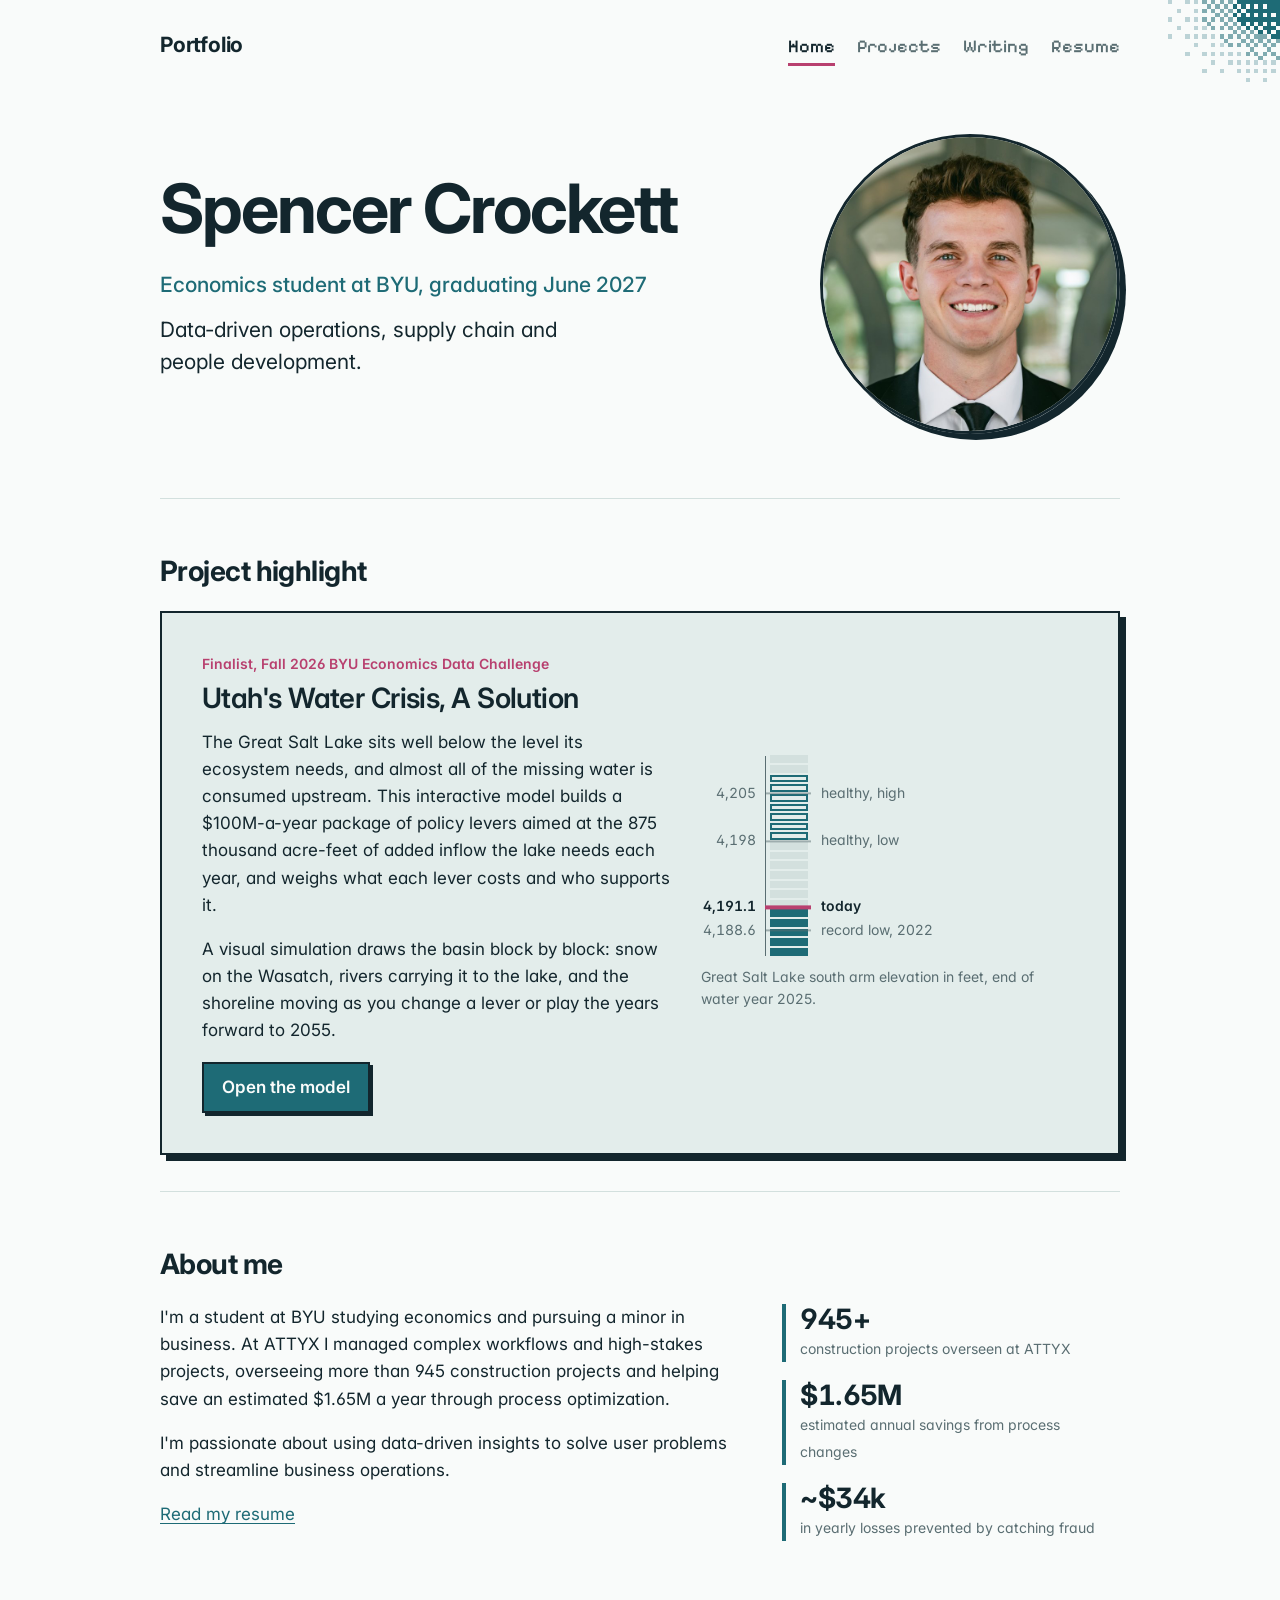
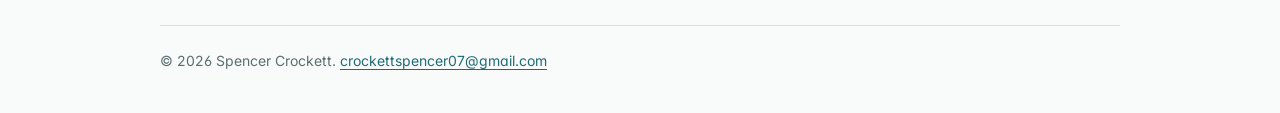
==== commit a2680ade: "Add headshot to the home page; move the lake pixel art to Projects The home page intro now shows a c" ====
--- a/index.html
+++ b/index.html
@@ -30,7 +30,7 @@
             <p class="role">Economics student at BYU, graduating June 2027</p>
             <p class="lede">Data-driven operations, supply chain and people development.</p>
         </div>
-        <svg class="pixel-map" viewBox="0 0 28 18" shape-rendering="crispEdges" role="img" aria-label="Pixel-art map of the Great Salt Lake: the pink north arm, the blue south arm, Antelope Island, the rivers and the Wasatch range"><rect x="0" y="0" width="10" height="1" fill="#e2d4b0"/><rect x="10" y="0" width="2" height="1" fill="#c7b68a"/><rect x="12" y="0" width="7" height="1" fill="#e2d4b0"/><rect x="19" y="0" width="1" height="1" fill="#4aa3e6"/><rect x="20" y="0" width="4" height="1" fill="#e2d4b0"/><rect x="24" y="0" width="2" height="1" fill="#f1f3f5"/><rect x="26" y="0" width="2" height="1" fill="#e2d4b0"/><rect x="0" y="1" width="3" height="1" fill="#e2d4b0"/><rect x="3" y="1" width="4" height="1" fill="#d9789b"/><rect x="7" y="1" width="3" height="1" fill="#e2d4b0"/><rect x="10" y="1" width="2" height="1" fill="#c7b68a"/><rect x="12" y="1" width="1" height="1" fill="#e2d4b0"/><rect x="13" y="1" width="2" height="1" fill="#2f6ea8"/><rect x="15" y="1" width="4" height="1" fill="#e2d4b0"/><rect x="19" y="1" width="1" height="1" fill="#4aa3e6"/><rect x="20" y="1" width="3" height="1" fill="#e2d4b0"/><rect x="23" y="1" width="1" height="1" fill="#f1f3f5"/><rect x="24" y="1" width="2" height="1" fill="#857b72"/><rect x="26" y="1" width="1" height="1" fill="#f1f3f5"/><rect x="27" y="1" width="1" height="1" fill="#e2d4b0"/><rect x="0" y="2" width="2" height="1" fill="#e2d4b0"/><rect x="2" y="2" width="6" height="1" fill="#d9789b"/><rect x="8" y="2" width="2" height="1" fill="#e2d4b0"/><rect x="10" y="2" width="2" height="1" fill="#c7b68a"/><rect x="12" y="2" width="1" height="1" fill="#e2d4b0"/><rect x="13" y="2" width="3" height="1" fill="#2f6ea8"/><rect x="16" y="2" width="2" height="1" fill="#e2d4b0"/><rect x="18" y="2" width="1" height="1" fill="#4aa3e6"/><rect x="19" y="2" width="3" height="1" fill="#e2d4b0"/><rect x="22" y="2" width="1" height="1" fill="#f1f3f5"/><rect x="23" y="2" width="4" height="1" fill="#857b72"/><rect x="27" y="2" width="1" height="1" fill="#f1f3f5"/><rect x="0" y="3" width="1" height="1" fill="#e2d4b0"/><rect x="1" y="3" width="8" height="1" fill="#d9789b"/><rect x="9" y="3" width="1" height="1" fill="#e2d4b0"/><rect x="10" y="3" width="2" height="1" fill="#c7b68a"/><rect x="12" y="3" width="1" height="1" fill="#e2d4b0"/><rect x="13" y="3" width="4" height="1" fill="#2f6ea8"/><rect x="17" y="3" width="1" height="1" fill="#4aa3e6"/><rect x="18" y="3" width="3" height="1" fill="#e2d4b0"/><rect x="21" y="3" width="1" height="1" fill="#f1f3f5"/><rect x="22" y="3" width="6" height="1" fill="#857b72"/><rect x="0" y="4" width="1" height="1" fill="#e2d4b0"/><rect x="1" y="4" width="8" height="1" fill="#d9789b"/><rect x="9" y="4" width="1" height="1" fill="#e2d4b0"/><rect x="10" y="4" width="2" height="1" fill="#c7b68a"/><rect x="12" y="4" width="1" height="1" fill="#e2d4b0"/><rect x="13" y="4" width="4" height="1" fill="#2f6ea8"/><rect x="17" y="4" width="2" height="1" fill="#6e9a4c"/><rect x="19" y="4" width="2" height="1" fill="#e2d4b0"/><rect x="21" y="4" width="7" height="1" fill="#857b72"/><rect x="0" y="5" width="2" height="1" fill="#e2d4b0"/><rect x="2" y="5" width="7" height="1" fill="#d9789b"/><rect x="9" y="5" width="2" height="1" fill="#e2d4b0"/><rect x="11" y="5" width="1" height="1" fill="#c7b68a"/><rect x="12" y="5" width="1" height="1" fill="#e2d4b0"/><rect x="13" y="5" width="5" height="1" fill="#2f6ea8"/><rect x="18" y="5" width="2" height="1" fill="#6e9a4c"/><rect x="20" y="5" width="1" height="1" fill="#e2d4b0"/><rect x="21" y="5" width="7" height="1" fill="#857b72"/><rect x="0" y="6" width="2" height="1" fill="#e2d4b0"/><rect x="2" y="6" width="8" height="1" fill="#d9789b"/><rect x="10" y="6" width="3" height="1" fill="#e2d4b0"/><rect x="13" y="6" width="6" height="1" fill="#2f6ea8"/><rect x="19" y="6" width="2" height="1" fill="#6e9a4c"/><rect x="21" y="6" width="1" height="1" fill="#e2d4b0"/><rect x="22" y="6" width="5" height="1" fill="#857b72"/><rect x="27" y="6" width="1" height="1" fill="#f1f3f5"/><rect x="0" y="7" width="3" height="1" fill="#e2d4b0"/><rect x="3" y="7" width="8" height="1" fill="#d9789b"/><rect x="11" y="7" width="1" height="1" fill="#e2d4b0"/><rect x="12" y="7" width="8" height="1" fill="#2f6ea8"/><rect x="20" y="7" width="3" height="1" fill="#4aa3e6"/><rect x="23" y="7" width="5" height="1" fill="#857b72"/><rect x="0" y="8" width="3" height="1" fill="#e2d4b0"/><rect x="3" y="8" width="10" height="1" fill="#9c8559"/><rect x="13" y="8" width="7" height="1" fill="#2f6ea8"/><rect x="20" y="8" width="1" height="1" fill="#6e9a4c"/><rect x="21" y="8" width="2" height="1" fill="#e2d4b0"/><rect x="23" y="8" width="5" height="1" fill="#857b72"/><rect x="0" y="9" width="4" height="1" fill="#e2d4b0"/><rect x="4" y="9" width="17" height="1" fill="#2f6ea8"/><rect x="21" y="9" width="2" height="1" fill="#6e9a4c"/><rect x="23" y="9" width="1" height="1" fill="#e2d4b0"/><rect x="24" y="9" width="4" height="1" fill="#857b72"/><rect x="0" y="10" width="4" height="1" fill="#e2d4b0"/><rect x="4" y="10" width="10" height="1" fill="#2f6ea8"/><rect x="14" y="10" width="2" height="1" fill="#8a8a62"/><rect x="16" y="10" width="5" height="1" fill="#2f6ea8"/><rect x="21" y="10" width="1" height="1" fill="#6e9a4c"/><rect x="22" y="10" width="2" height="1" fill="#e2d4b0"/><rect x="24" y="10" width="1" height="1" fill="#f1f3f5"/><rect x="25" y="10" width="3" height="1" fill="#857b72"/><rect x="0" y="11" width="5" height="1" fill="#e2d4b0"/><rect x="5" y="11" width="9" height="1" fill="#2f6ea8"/><rect x="14" y="11" width="3" height="1" fill="#8a8a62"/><rect x="17" y="11" width="4" height="1" fill="#2f6ea8"/><rect x="21" y="11" width="2" height="1" fill="#6e9a4c"/><rect x="23" y="11" width="1" height="1" fill="#e2d4b0"/><rect x="24" y="11" width="4" height="1" fill="#857b72"/><rect x="0" y="12" width="5" height="1" fill="#e2d4b0"/><rect x="5" y="12" width="9" height="1" fill="#2f6ea8"/><rect x="14" y="12" width="3" height="1" fill="#8a8a62"/><rect x="17" y="12" width="4" height="1" fill="#2f6ea8"/><rect x="21" y="12" width="1" height="1" fill="#6e9a4c"/><rect x="22" y="12" width="2" height="1" fill="#e2d4b0"/><rect x="24" y="12" width="3" height="1" fill="#857b72"/><rect x="27" y="12" width="1" height="1" fill="#f1f3f5"/><rect x="0" y="13" width="6" height="1" fill="#e2d4b0"/><rect x="6" y="13" width="9" height="1" fill="#2f6ea8"/><rect x="15" y="13" width="2" height="1" fill="#8a8a62"/><rect x="17" y="13" width="4" height="1" fill="#2f6ea8"/><rect x="21" y="13" width="2" height="1" fill="#6e9a4c"/><rect x="23" y="13" width="1" height="1" fill="#e2d4b0"/><rect x="24" y="13" width="4" height="1" fill="#857b72"/><rect x="0" y="14" width="7" height="1" fill="#e2d4b0"/><rect x="7" y="14" width="13" height="1" fill="#2f6ea8"/><rect x="20" y="14" width="1" height="1" fill="#6e9a4c"/><rect x="21" y="14" width="3" height="1" fill="#e2d4b0"/><rect x="24" y="14" width="4" height="1" fill="#857b72"/><rect x="0" y="15" width="8" height="1" fill="#e2d4b0"/><rect x="8" y="15" width="10" height="1" fill="#2f6ea8"/><rect x="18" y="15" width="1" height="1" fill="#4aa3e6"/><rect x="19" y="15" width="2" height="1" fill="#6e9a4c"/><rect x="21" y="15" width="2" height="1" fill="#e2d4b0"/><rect x="23" y="15" width="5" height="1" fill="#857b72"/><rect x="0" y="16" width="19" height="1" fill="#e2d4b0"/><rect x="19" y="16" width="1" height="1" fill="#4aa3e6"/><rect x="20" y="16" width="2" height="1" fill="#6e9a4c"/><rect x="22" y="16" width="1" height="1" fill="#e2d4b0"/><rect x="23" y="16" width="5" height="1" fill="#857b72"/><rect x="0" y="17" width="20" height="1" fill="#e2d4b0"/><rect x="20" y="17" width="1" height="1" fill="#4aa3e6"/><rect x="21" y="17" width="2" height="1" fill="#e2d4b0"/><rect x="23" y="17" width="5" height="1" fill="#857b72"/></svg>
+        <img class="headshot" src="images/headshot.jpg" width="720" height="720" alt="Spencer Crockett">
     </section>
 
     <section class="section" id="work">
--- a/styles/styles.css
+++ b/styles/styles.css
@@ -164,19 +164,22 @@
 }
 @media (min-width: 820px) { .intro { grid-template-columns: minmax(0, 1fr) minmax(0, 340px); } }
 .intro h1 { margin-bottom: 0.3em; }
-.pixel-map {
+.headshot {
   display: block;
   width: 100%;
-  max-width: 340px;
+  max-width: 300px;
   height: auto;
-  image-rendering: pixelated;
-  border: 2px solid var(--shadow);
+  aspect-ratio: 1;
+  object-fit: cover;
+  border-radius: 50%;
+  border: 3px solid var(--shadow);
   box-shadow: 6px 6px 0 var(--shadow);
+  justify-self: end;
 }
 .intro .role { font-size: var(--step-1); color: var(--lake); font-weight: 500; margin-bottom: 0.6em; }
 .intro .lede { font-size: var(--step-1); line-height: 1.5; max-width: 34ch; }
 
-@media (max-width: 819px) { .pixel-map { max-width: 240px; } }
+@media (max-width: 819px) { .headshot { max-width: 168px; justify-self: start; order: -1; } }
 
 .about { display: grid; gap: 8px 48px; grid-template-columns: 1fr; }
 .about .facts { list-style: none; padding: 0; margin: 0; display: grid; gap: 18px; align-content: start; }
@@ -346,6 +349,20 @@
 }
 .project-item .kind { font-family: var(--font-pixel); font-size: var(--step-0); color: var(--north-arm); margin-bottom: 0.4em; }
 .project-item h2 { margin-bottom: 0.4em; }
+.project-icon {
+  display: block;
+  width: 100%;
+  max-width: 220px;
+  height: auto;
+  image-rendering: pixelated;
+  border: 2px solid var(--shadow);
+  box-shadow: 4px 4px 0 var(--shadow);
+  margin-bottom: 20px;
+}
+@media (min-width: 760px) {
+  .project-item { display: grid; grid-template-columns: 200px minmax(0, 1fr); gap: 32px; align-items: start; }
+  .project-icon { margin: 6px 0 0; }
+}
 .project-item h2 a { color: var(--ink); text-decoration: underline; text-decoration-color: var(--lake); text-decoration-thickness: 3px; text-underline-offset: 0.18em; }
 .project-item h2 a:hover { color: var(--lake); }
 /* the whole card opens the project; the title link carries the name for screen readers and keyboards */
@@ -354,4 +371,5 @@
 .project-item:has(a:focus-visible) { outline: 2px solid var(--north-arm); outline-offset: 4px; }
 .project-item h2 a:focus-visible { outline: none; }
 .project-summary { color: var(--slate); margin: 0; }
+.project-summary + .project-summary { margin-top: 0.75em; }
 @media (prefers-reduced-motion: reduce) { .project-item:hover { transform: none; } }
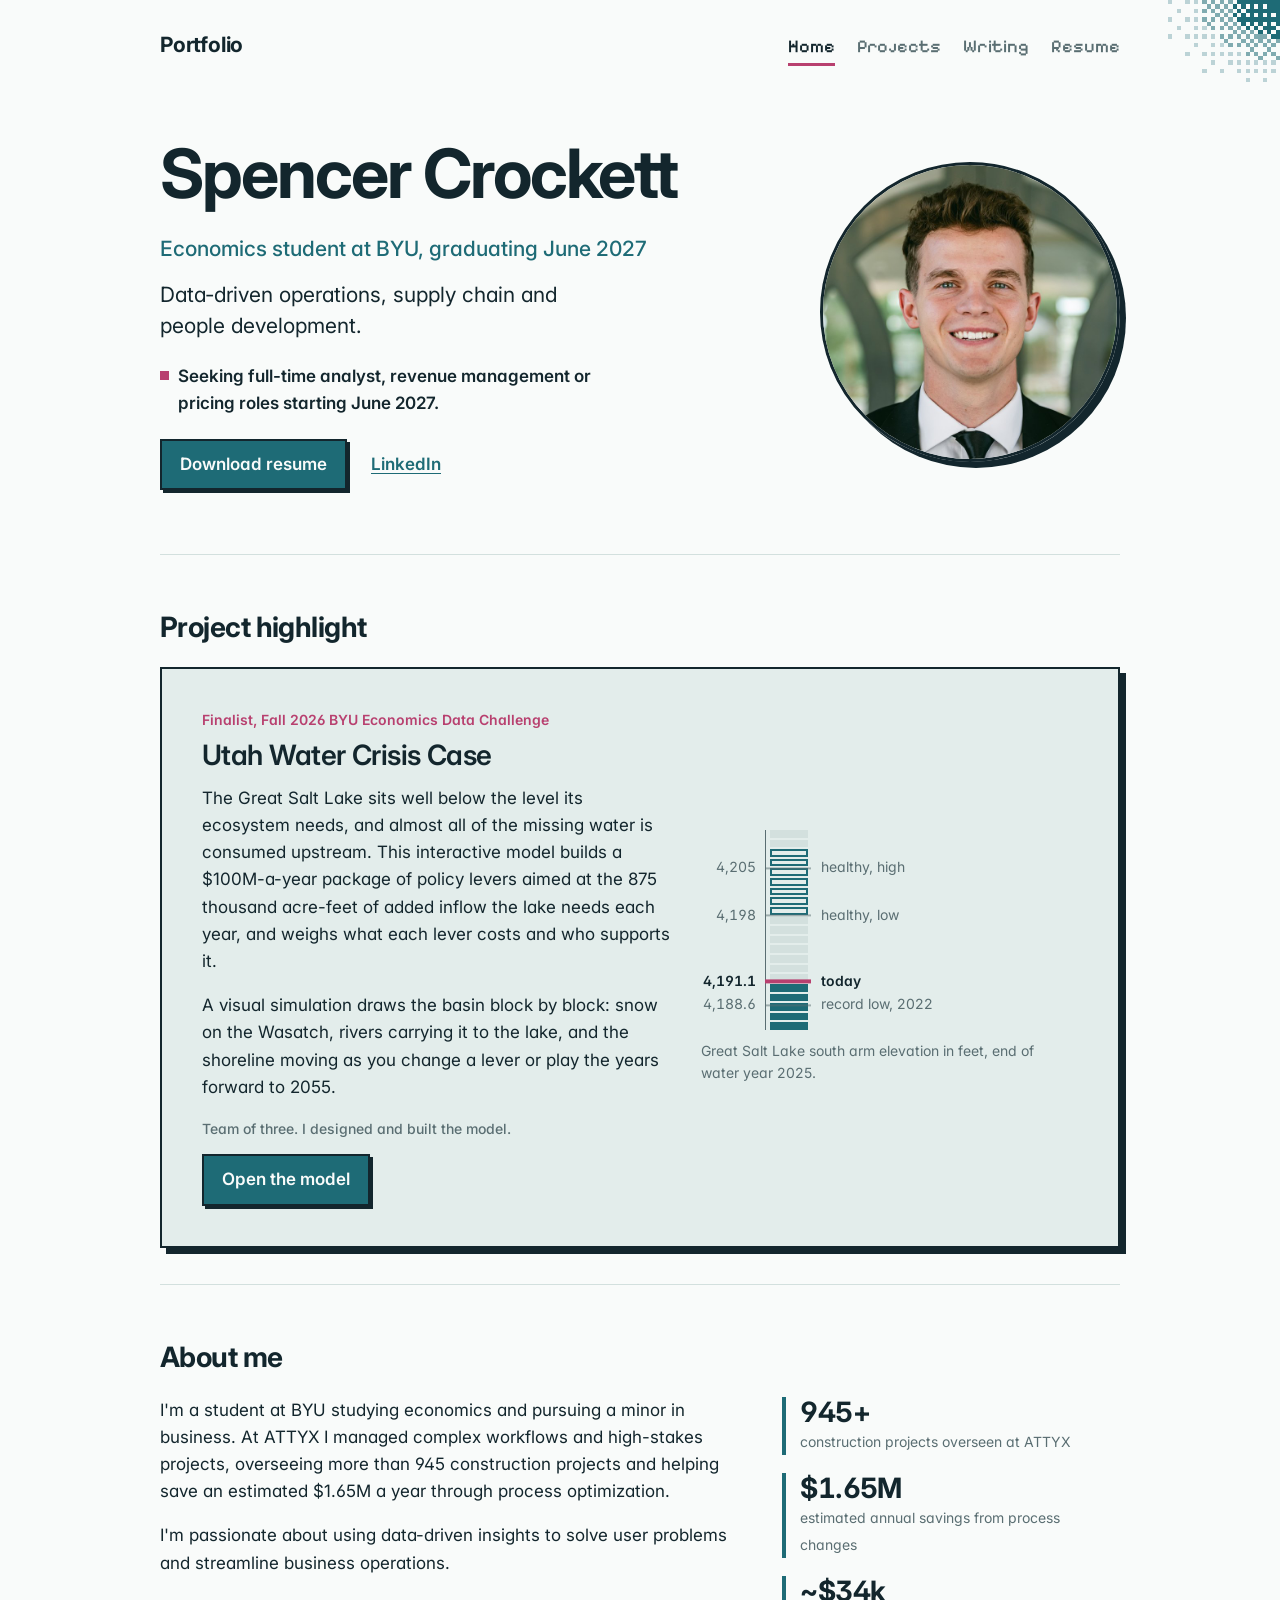
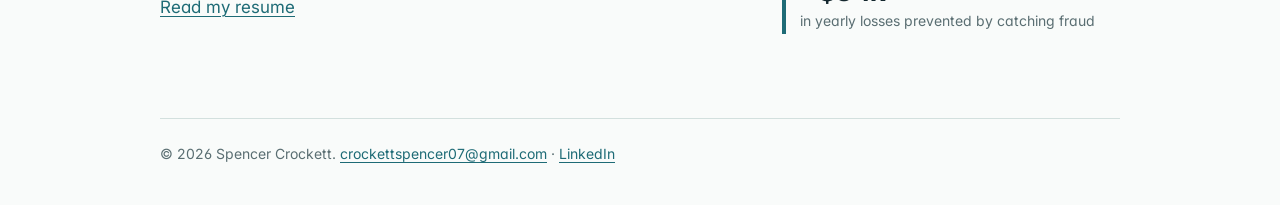
==== commit 844d35f1: "Recruiter-readiness updates - Rename the water project to "Utah Water Crisis Case" everywhere - Add " ====
--- a/index.html
+++ b/index.html
@@ -29,6 +29,11 @@
             <h1>Spencer Crockett</h1>
             <p class="role">Economics student at BYU, graduating June 2027</p>
             <p class="lede">Data-driven operations, supply chain and people development.</p>
+            <p class="seeking">Seeking full-time analyst, revenue management or pricing roles starting June 2027.</p>
+            <p class="intro-links">
+                <a class="btn" href="files/Spencer-Crockett-Resume.pdf" download>Download resume</a>
+                <a href="https://www.linkedin.com/in/spencer-crockett" target="_blank" rel="noopener">LinkedIn</a>
+            </p>
         </div>
         <img class="headshot" src="images/headshot.jpg" width="720" height="720" alt="Spencer Crockett">
     </section>
@@ -39,9 +44,10 @@
         <article class="feature">
             <div>
                 <p class="award">Finalist, Fall 2026 BYU Economics Data Challenge</p>
-                <h3>Utah's Water Crisis, A Solution</h3>
+                <h3>Utah Water Crisis Case</h3>
                 <p>The Great Salt Lake sits well below the level its ecosystem needs, and almost all of the missing water is consumed upstream. This interactive model builds a $100M-a-year package of policy levers aimed at the 875 thousand acre-feet of added inflow the lake needs each year, and weighs what each lever costs and who supports it.</p>
                 <p>A visual simulation draws the basin block by block: snow on the Wasatch, rivers carrying it to the lake, and the shoreline moving as you change a lever or play the years forward to 2055.</p>
+                <p class="feature-role">Team of three. I designed and built the model.</p>
                 <a class="open" href="html/water-model.html">Open the model</a>
             </div>
             <figure class="gauge" aria-label="Great Salt Lake south arm elevation: 4,191.1 feet at the end of water year 2025, against a healthy range of 4,198 to 4,205 feet and a record low of 4,188.6 feet.">
@@ -76,7 +82,7 @@
 </main>
 
 <footer class="site-footer">
-    <p>© 2026 Spencer Crockett. <a href="mailto:crockettspencer07@gmail.com">crockettspencer07@gmail.com</a></p>
+    <p>© 2026 Spencer Crockett. <a href="mailto:crockettspencer07@gmail.com">crockettspencer07@gmail.com</a> · <a href="https://www.linkedin.com/in/spencer-crockett" target="_blank" rel="noopener">LinkedIn</a></p>
 </footer>
 
 </body>
--- a/styles/styles.css
+++ b/styles/styles.css
@@ -178,6 +178,12 @@
 }
 .intro .role { font-size: var(--step-1); color: var(--lake); font-weight: 500; margin-bottom: 0.6em; }
 .intro .lede { font-size: var(--step-1); line-height: 1.5; max-width: 34ch; }
+.intro .seeking { font-weight: 600; margin: 0.4em 0 0; padding-left: 18px; position: relative; max-width: 44ch; }
+.intro .seeking::before { content: ""; position: absolute; left: 0; top: 0.5em; width: 9px; height: 9px; background: var(--north-arm); }
+.intro-links { display: flex; flex-wrap: wrap; align-items: center; gap: 12px 24px; margin: 22px 0 0; }
+.intro-links a:not(.btn) { font-weight: 600; }
+.feature-role { font-size: var(--step--1); color: var(--slate); font-weight: 500; }
+.project-role { margin: 0.9em 0 0; font-size: var(--step--1); color: var(--ink); border-left: 4px solid var(--lake); padding-left: 12px; }
 
 @media (max-width: 819px) { .headshot { max-width: 168px; justify-self: start; order: -1; } }
 
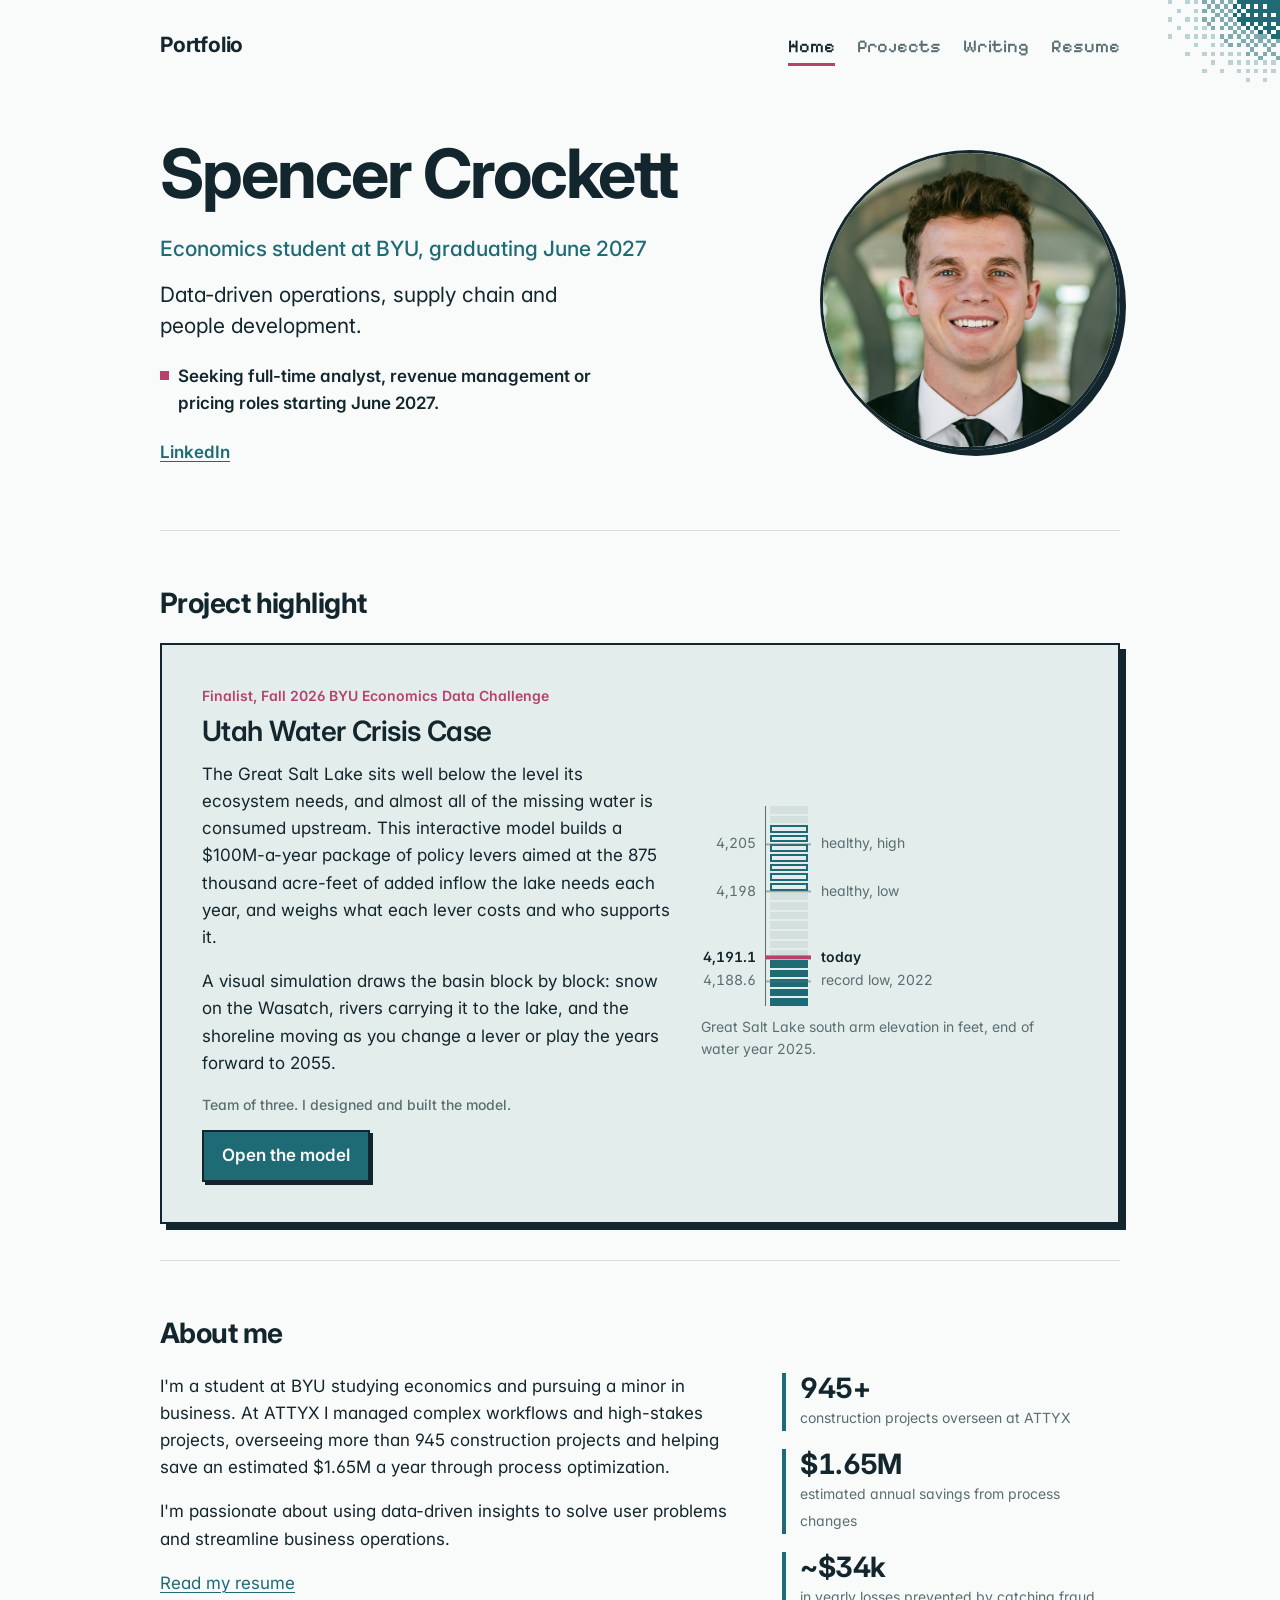
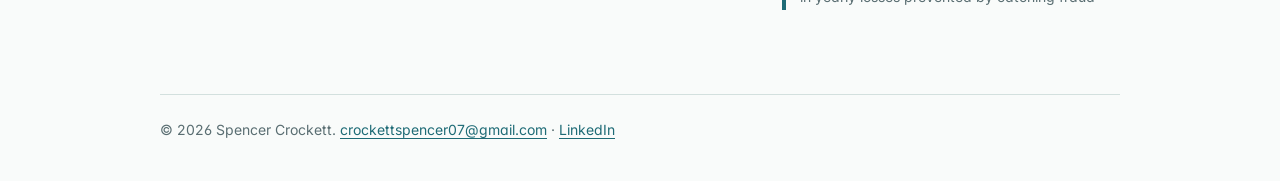
==== commit b12d2352: "Move the Download resume button to the Resume page Co-Authored-By: Claude Opus 5.5 <noreply@anthropi" ====
--- a/index.html
+++ b/index.html
@@ -31,7 +31,6 @@
             <p class="lede">Data-driven operations, supply chain and people development.</p>
             <p class="seeking">Seeking full-time analyst, revenue management or pricing roles starting June 2027.</p>
             <p class="intro-links">
-                <a class="btn" href="files/Spencer-Crockett-Resume.pdf" download>Download resume</a>
                 <a href="https://www.linkedin.com/in/spencer-crockett" target="_blank" rel="noopener">LinkedIn</a>
             </p>
         </div>
--- a/styles/styles.css
+++ b/styles/styles.css
@@ -300,6 +300,7 @@
 /* ---------- Resume entries ---------- */
 
 .resume-head .contact { display: flex; flex-wrap: wrap; gap: 4px 20px; }
+.resume-head .resume-download { margin-top: 22px; }
 .entry { margin-bottom: 32px; }
 .entry-head { display: flex; flex-wrap: wrap; justify-content: space-between; align-items: baseline; gap: 0 16px; }
 .entry-head h3 { margin: 0; }
